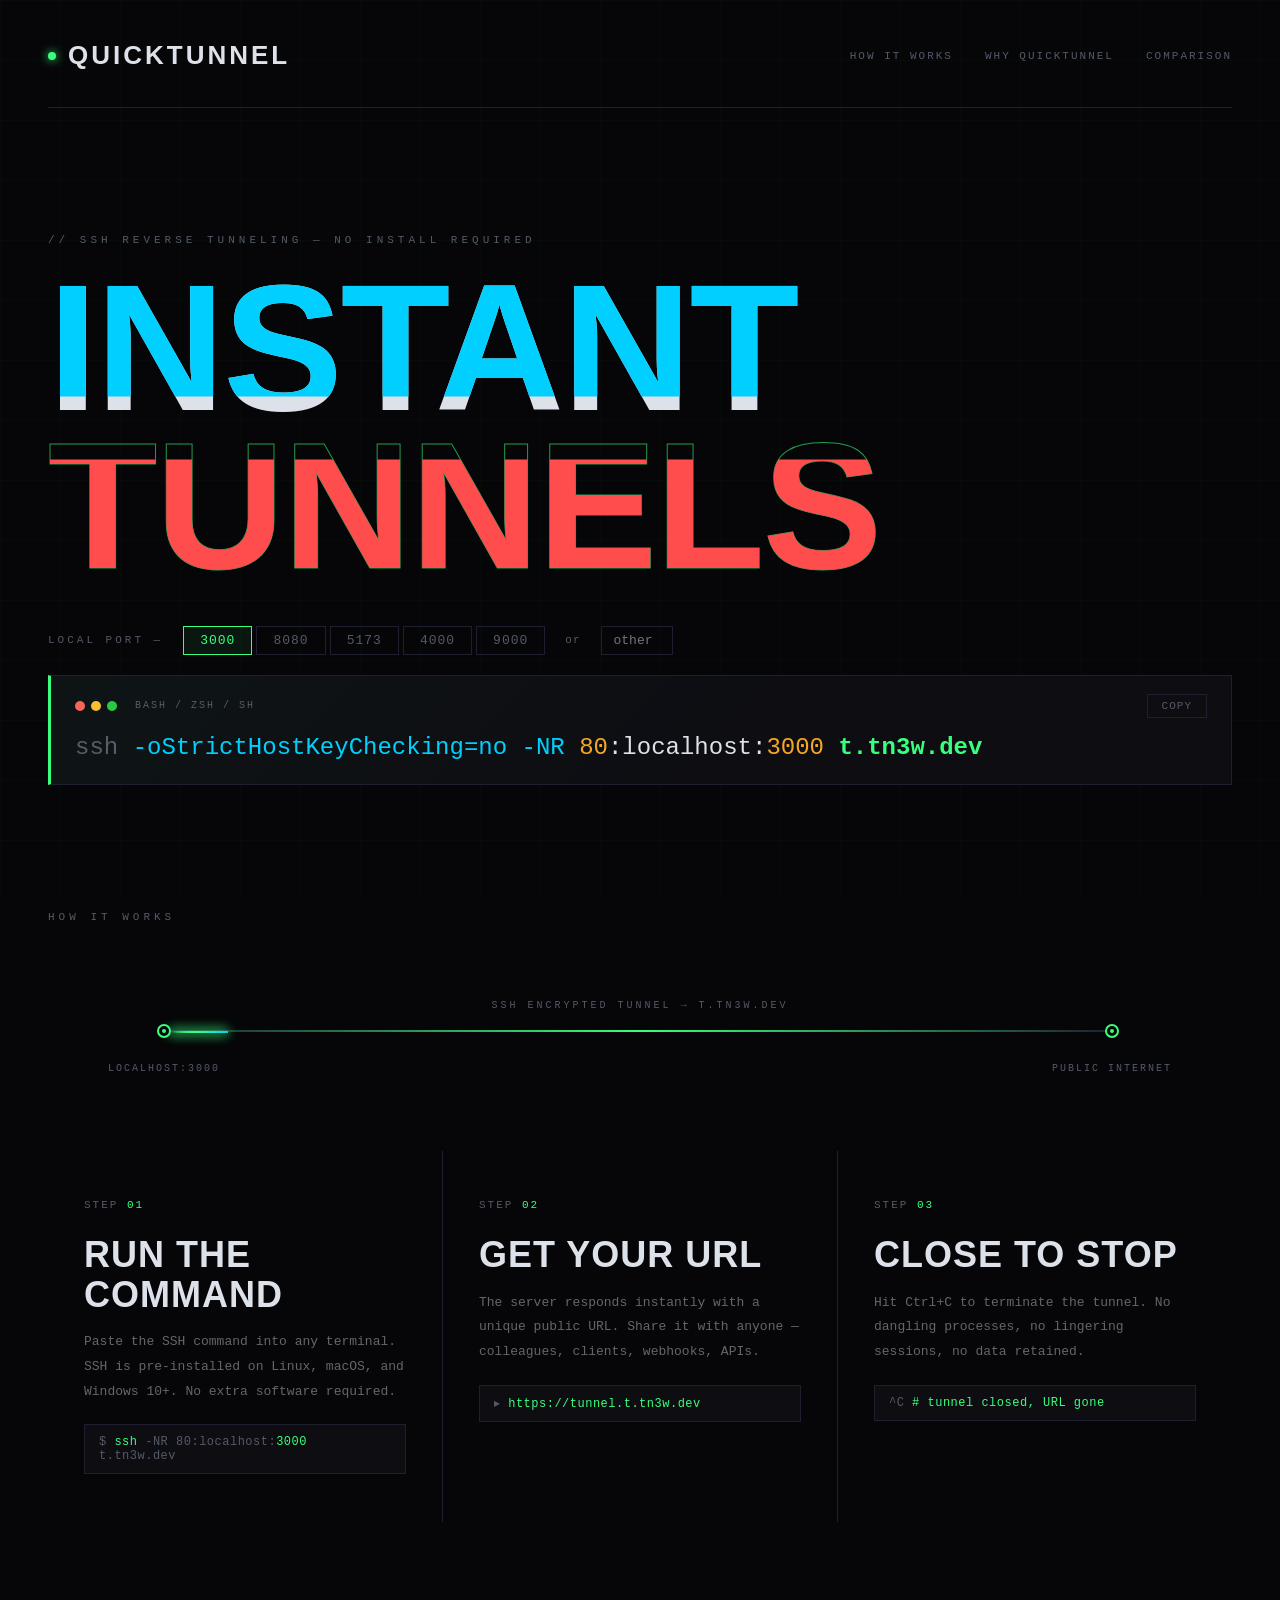
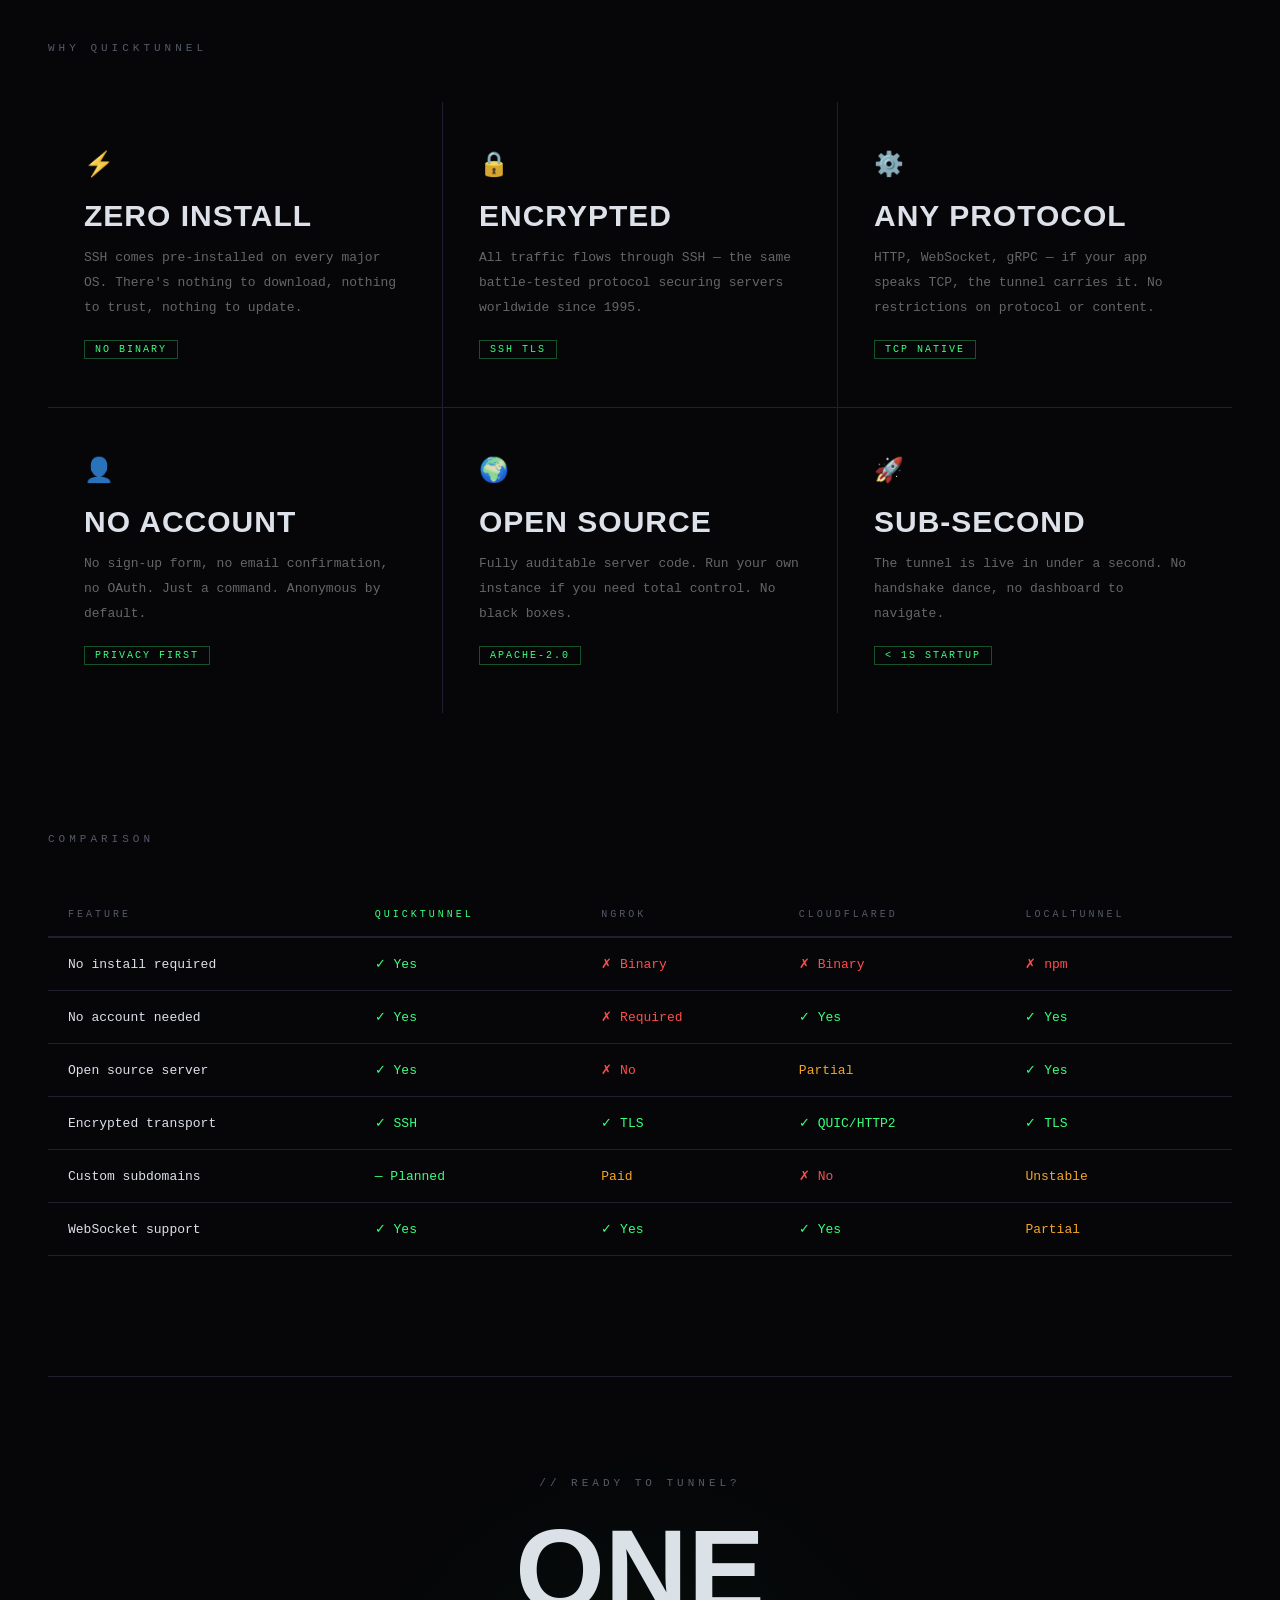
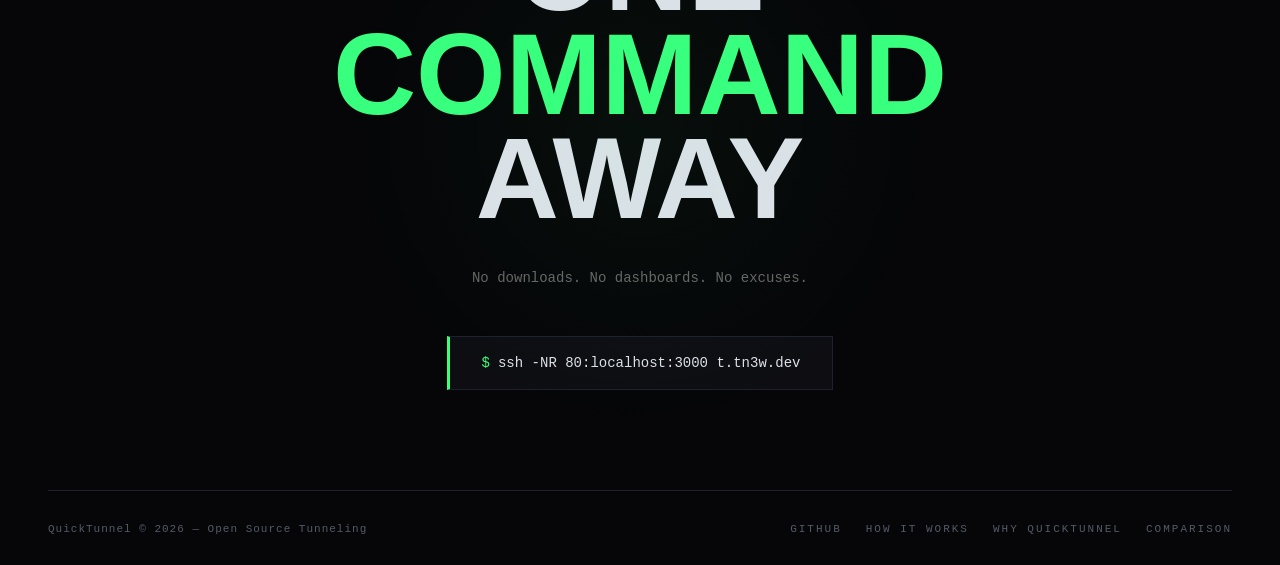
==== templates/index.html @ cf82e1c1 "feat(build): Add Docker support and frontend build pipeline - Add Dockerfile with multi-stage build " ====
<!doctype html>
<html lang="en">
    <head>
        <meta charset="UTF-8" />
        <meta name="viewport" content="width=device-width, initial-scale=1.0" />
        <title>QuickTunnel — SSH Tunneling</title>
        <link rel="stylesheet" href="/static/style.css" />
    </head>
    <body>
        <div class="tunnel-bg">
            <div class="tunnel-grid"></div>
        </div>

        <div class="wrap">
            <header>
                <div class="logo">
                    <div class="logo-dot"></div>
                    QUICKTUNNEL
                </div>
                <nav class="nav">
                    <a href="#how"
                        ><span class="desktop-text">How It Works</span
                        ><span class="mobile-text">How</span>
                    </a>
                    <a href="#why"
                        ><span class="desktop-text">Why QuickTunnel</span
                        ><span class="mobile-text">Why</span></a
                    >
                    <a href="#compare"
                        ><span class="desktop-text">Comparison</span
                        ><span class="mobile-text">Compare</span></a
                    >
                </nav>
            </header>

            <section class="hero">
                <div class="hero-eyebrow">// SSH reverse tunneling &mdash; no install required</div>
                <h1 class="hero-title glitch" data-text="INSTANT TUNNELS">
                    INSTANT<br />
                    <span class="line-accent">TUNNELS</span>
                </h1>

                <div class="command-section">
                    <div class="port-config">
                        <span class="port-label">Local Port —</span>
                        <div class="port-tabs" id="port-tabs">
                            <button class="port-tab active" data-port="3000">3000</button>
                            <button class="port-tab" data-port="8080">8080</button>
                            <button class="port-tab" data-port="5173">5173</button>
                            <button class="port-tab" data-port="4000">4000</button>
                            <button class="port-tab" data-port="9000">9000</button>
                        </div>
                        <span class="port-or">or</span>
                        <input
                            type="number"
                            id="custom-port"
                            placeholder="other"
                            min="1"
                            max="65535"
                        />
                    </div>

                    <div class="command-box">
                        <div class="cmd-header">
                            <div class="cmd-dots">
                                <div class="cmd-dot"></div>
                                <div class="cmd-dot"></div>
                                <div class="cmd-dot"></div>
                                <span class="cmd-label">bash / zsh / sh</span>
                            </div>
                            <button class="cmd-copy" id="copy-btn">Copy</button>
                        </div>
                        <code class="command" id="command-display"
                            ><span class="cmd-kw">ssh</span>
                            <span class="cmd-flag">-oStrictHostKeyChecking=no</span>
                            <span class="cmd-flag">-NR</span>
                            <span class="cmd-port">80</span>:localhost:<span
                                class="cmd-port"
                                id="port-display"
                                >3000</span
                            >
                            <span class="cmd-host">t.tn3w.dev</span></code
                        >
                    </div>
                </div>
            </section>

            <section id="how">
                <div class="section-title">HOW IT WORKS</div>

                <div class="tunnel-visual">
                    <div class="tunnel-node left">
                        <div class="node-circle"></div>
                        <div class="node-label">localhost:<span id="node-port">3000</span></div>
                    </div>
                    <div class="tunnel-track">
                        <div class="tunnel-packet"></div>
                        <div class="tunnel-packet"></div>
                        <div class="tunnel-packet"></div>
                        <div class="tunnel-center-label">
                            SSH ENCRYPTED TUNNEL &rarr; t.tn3w.dev
                        </div>
                    </div>
                    <div class="tunnel-node right">
                        <div class="node-circle"></div>
                        <div class="node-label">Public Internet</div>
                    </div>
                </div>

                <div class="steps">
                    <div class="step">
                        <div class="step-num">STEP <span>01</span></div>
                        <div class="step-title">Run The Command</div>
                        <p class="step-desc">
                            Paste the SSH command into any terminal. SSH is pre-installed on Linux,
                            macOS, and Windows 10+. No extra software required.
                        </p>
                        <div class="step-code">
                            $ <span class="hl">ssh</span> -NR 80:localhost:<span
                                class="hl"
                                id="step-port"
                                >3000</span
                            >
                            t.tn3w.dev
                        </div>
                    </div>
                    <div class="step">
                        <div class="step-num">STEP <span>02</span></div>
                        <div class="step-title">Get Your URL</div>
                        <p class="step-desc">
                            The server responds instantly with a unique public URL. Share it with
                            anyone — colleagues, clients, webhooks, APIs.
                        </p>
                        <div class="step-code">
                            ▸ <span class="hl">https://tunnel.t.tn3w.dev</span>
                        </div>
                    </div>
                    <div class="step">
                        <div class="step-num">STEP <span>03</span></div>
                        <div class="step-title">Close to Stop</div>
                        <p class="step-desc">
                            Hit Ctrl+C to terminate the tunnel. No dangling processes, no lingering
                            sessions, no data retained.
                        </p>
                        <div class="step-code">
                            ^C <span class="hl"># tunnel closed, URL gone</span>
                        </div>
                    </div>
                </div>
            </section>

            <section id="why">
                <div class="section-title">WHY QUICKTUNNEL</div>
                <div class="features">
                    <div class="feature">
                        <div class="feature-icon">⚡</div>
                        <div class="feature-title">Zero Install</div>
                        <p class="feature-desc">
                            SSH comes pre-installed on every major OS. There's nothing to download,
                            nothing to trust, nothing to update.
                        </p>
                        <div class="feature-tag">No binary</div>
                    </div>
                    <div class="feature">
                        <div class="feature-icon">🔒</div>
                        <div class="feature-title">Encrypted</div>
                        <p class="feature-desc">
                            All traffic flows through SSH — the same battle-tested protocol securing
                            servers worldwide since 1995.
                        </p>
                        <div class="feature-tag">SSH TLS</div>
                    </div>
                    <div class="feature">
                        <div class="feature-icon">⚙️</div>
                        <div class="feature-title">Any Protocol</div>
                        <p class="feature-desc">
                            HTTP, WebSocket, gRPC — if your app speaks TCP, the tunnel carries it.
                            No restrictions on protocol or content.
                        </p>
                        <div class="feature-tag">TCP native</div>
                    </div>
                    <div class="feature">
                        <div class="feature-icon">👤</div>
                        <div class="feature-title">No Account</div>
                        <p class="feature-desc">
                            No sign-up form, no email confirmation, no OAuth. Just a command.
                            Anonymous by default.
                        </p>
                        <div class="feature-tag">Privacy first</div>
                    </div>
                    <div class="feature">
                        <div class="feature-icon">🌍</div>
                        <div class="feature-title">Open Source</div>
                        <p class="feature-desc">
                            Fully auditable server code. Run your own instance if you need total
                            control. No black boxes.
                        </p>
                        <div class="feature-tag">Apache-2.0</div>
                    </div>
                    <div class="feature">
                        <div class="feature-icon">🚀</div>
                        <div class="feature-title">Sub-Second</div>
                        <p class="feature-desc">
                            The tunnel is live in under a second. No handshake dance, no dashboard
                            to navigate.
                        </p>
                        <div class="feature-tag">&lt; 1s startup</div>
                    </div>
                </div>
            </section>

            <section class="compare" id="compare">
                <div class="section-title">COMPARISON</div>
                <table>
                    <thead>
                        <tr>
                            <th>Feature</th>
                            <th class="highlight-col">QuickTunnel</th>
                            <th>ngrok</th>
                            <th>cloudflared</th>
                            <th>localtunnel</th>
                        </tr>
                    </thead>
                    <tbody>
                        <tr>
                            <td>No install required</td>
                            <td class="yes highlight-col">✓ Yes</td>
                            <td class="no">✗ Binary</td>
                            <td class="no">✗ Binary</td>
                            <td class="no">✗ npm</td>
                        </tr>
                        <tr>
                            <td>No account needed</td>
                            <td class="yes highlight-col">✓ Yes</td>
                            <td class="no">✗ Required</td>
                            <td class="yes">✓ Yes</td>
                            <td class="yes">✓ Yes</td>
                        </tr>
                        <tr>
                            <td>Open source server</td>
                            <td class="yes highlight-col">✓ Yes</td>
                            <td class="no">✗ No</td>
                            <td class="meh">Partial</td>
                            <td class="yes">✓ Yes</td>
                        </tr>
                        <tr>
                            <td>Encrypted transport</td>
                            <td class="yes highlight-col">✓ SSH</td>
                            <td class="yes">✓ TLS</td>
                            <td class="yes">✓ QUIC/HTTP2</td>
                            <td class="yes">✓ TLS</td>
                        </tr>
                        <tr>
                            <td>Custom subdomains</td>
                            <td class="meh highlight-col">— Planned</td>
                            <td class="meh">Paid</td>
                            <td class="no">✗ No</td>
                            <td class="meh">Unstable</td>
                        </tr>
                        <tr>
                            <td>WebSocket support</td>
                            <td class="yes highlight-col">✓ Yes</td>
                            <td class="yes">✓ Yes</td>
                            <td class="yes">✓ Yes</td>
                            <td class="meh">Partial</td>
                        </tr>
                    </tbody>
                </table>
            </section>

            <section class="cta">
                <div class="cta-tag">// Ready to tunnel?</div>
                <h2 class="cta-title">ONE<br /><span class="accent">COMMAND</span><br />AWAY</h2>
                <p class="cta-sub">No downloads. No dashboards. No excuses.</p>
                <div class="cta-cmd" id="cta-cmd">
                    <span class="prompt">$</span>ssh -NR 80:localhost:<span id="cta-port"
                        >3000</span
                    >
                    t.tn3w.dev
                </div>
            </section>

            <footer>
                <div>QuickTunnel &copy; 2026 &mdash; Open Source Tunneling</div>
                <div class="footer-links">
                    <a href="https://github.com/tn3w/quicktunnel" target="_blank">GitHub</a>
                    <a href="#how"
                        ><span class="desktop-text">How It Works</span
                        ><span class="mobile-text">How</span></a
                    >
                    <a href="#why"
                        ><span class="desktop-text">Why QuickTunnel</span
                        ><span class="mobile-text">Why</span></a
                    >
                    <a href="#compare"
                        ><span class="desktop-text">Comparison</span
                        ><span class="mobile-text">Compare</span></a
                    >
                </div>
            </footer>
        </div>

        <script src="/static/app.js"></script>
    </body>
</html>
---- static/style.css ----
:root {
    --bg: #060608;
    --bg2: #0d0d12;
    --fg: #dde1e9;
    --dim: #555a68;
    --accent: #39ff7e;
    --accent2: #00cfff;
    --warn: #ff4d4d;
    --border: #1e2030;
}

*,
*::before,
*::after {
    margin: 0;
    padding: 0;
    box-sizing: border-box;
}

html {
    scroll-behavior: smooth;
}

body {
    font-family: monospace;
    background: var(--bg);
    color: var(--fg);
    overflow-x: hidden;
    cursor: crosshair;
}

.tunnel-bg {
    position: fixed;
    inset: 0;
    pointer-events: none;
    z-index: 0;
    overflow: hidden;
}

.tunnel-grid {
    position: absolute;
    inset: 0;
    background-image:
        linear-gradient(rgba(57, 255, 126, 0.025) 1px, transparent 1px),
        linear-gradient(90deg, rgba(57, 255, 126, 0.025) 1px, transparent 1px);
    background-size: 60px 60px;
}

.wrap {
    position: relative;
    z-index: 1;
    max-width: 1300px;
    margin: 0 auto;
    padding: 0 48px;
}

header {
    display: flex;
    align-items: center;
    justify-content: space-between;
    padding: 40px 0 36px;
    border-bottom: 1px solid var(--border);
}

.logo {
    font-family: sans-serif;
    font-size: 26px;
    letter-spacing: 3px;
    color: var(--fg);
    display: flex;
    align-items: center;
    gap: 12px;
    font-weight: 700;
    text-transform: uppercase;
}

.logo-dot {
    width: 8px;
    height: 8px;
    background: var(--accent);
    border-radius: 50%;
    box-shadow: 0 0 10px var(--accent);
    animation: pulse 2s ease-in-out infinite;
}

@keyframes pulse {
    0%,
    100% {
        opacity: 1;
        box-shadow: 0 0 10px var(--accent);
    }
    50% {
        opacity: 0.5;
        box-shadow: 0 0 4px var(--accent);
    }
}

.nav {
    display: flex;
    gap: 32px;
    font-size: 11px;
    letter-spacing: 2px;
    color: var(--dim);
    text-transform: uppercase;
    font-weight: 300;
}

.nav a {
    color: inherit;
    text-decoration: none;
    transition: color 0.2s;
}

.nav a:hover {
    color: var(--accent);
}

.nav .mobile-text {
    display: none;
}

.hero {
    min-height: calc(100vh - 97px);
    display: flex;
    flex-direction: column;
    justify-content: center;
    padding: 60px 0;
}

.hero-eyebrow {
    font-size: 11px;
    letter-spacing: 4px;
    color: var(--dim);
    text-transform: uppercase;
    margin-bottom: 24px;
    animation: fadeUp 0.8s ease-out both;
}

.hero-title {
    font-family: sans-serif;
    font-size: clamp(80px, 14vw, 200px);
    line-height: 0.88;
    letter-spacing: -2px;
    text-transform: uppercase;
    margin-bottom: 40px;
    animation: fadeUp 0.8s ease-out 0.1s both;
    font-weight: 700;
}

.hero-title .line-accent {
    color: transparent;
    -webkit-text-stroke: 1px rgba(57, 255, 126, 0.6);
}

@keyframes fadeUp {
    from {
        opacity: 0;
        transform: translateY(24px);
    }
    to {
        opacity: 1;
        transform: translateY(0);
    }
}

.command-section {
    animation: fadeUp 0.8s ease-out 0.3s both;
}

.port-config {
    display: flex;
    align-items: center;
    gap: 20px;
    margin-bottom: 20px;
    flex-wrap: wrap;
}

.port-label {
    font-size: 11px;
    letter-spacing: 3px;
    color: var(--dim);
    text-transform: uppercase;
}

.port-tabs {
    display: flex;
    gap: 4px;
}

.port-tab {
    font-family: monospace;
    font-size: 13px;
    padding: 6px 16px;
    border: 1px solid var(--border);
    background: none;
    color: var(--dim);
    cursor: pointer;
    transition: all 0.15s;
    letter-spacing: 1px;
}

.port-tab:hover {
    border-color: var(--accent);
    color: var(--fg);
}

.port-tab.active {
    border-color: var(--accent);
    background: rgba(57, 255, 126, 0.07);
    color: var(--accent);
}

.port-or {
    font-size: 11px;
    color: var(--dim);
    letter-spacing: 1px;
}

#custom-port {
    font-family: monospace;
    font-size: 13px;
    width: 72px;
    padding: 6px 12px;
    background: none;
    border: 1px solid var(--border);
    color: var(--fg);
    outline: none;
    transition: border-color 0.2s;
}

#custom-port::-webkit-outer-spin-button,
#custom-port::-webkit-inner-spin-button {
    -webkit-appearance: none;
}

#custom-port:focus {
    border-color: var(--accent);
}

.command-box {
    background: var(--bg2);
    border: 1px solid var(--border);
    border-left: 3px solid var(--accent);
    padding: 18px 24px;
    position: relative;
    overflow: hidden;
}

.command-box::after {
    content: '';
    position: absolute;
    inset: 0;
    background: linear-gradient(135deg, rgba(57, 255, 126, 0.03) 0%, transparent 60%);
    pointer-events: none;
}

.cmd-header {
    display: flex;
    align-items: center;
    justify-content: space-between;
    margin-bottom: 12px;
}

.cmd-dots {
    display: flex;
    gap: 6px;
    align-items: center;
}

.cmd-dot {
    width: 10px;
    height: 10px;
    border-radius: 50%;
}

.cmd-dot:nth-child(1) {
    background: #ff5f57;
}

.cmd-dot:nth-child(2) {
    background: #febc2e;
}

.cmd-dot:nth-child(3) {
    background: #28c840;
}

.cmd-label {
    font-size: 10px;
    letter-spacing: 2px;
    color: var(--dim);
    text-transform: uppercase;
    margin-left: 12px;
}

.cmd-copy {
    font-family: monospace;
    font-size: 11px;
    letter-spacing: 1px;
    color: var(--dim);
    background: none;
    border: 1px solid var(--border);
    padding: 5px 14px;
    cursor: pointer;
    text-transform: uppercase;
    transition: all 0.15s;
}

.cmd-copy:hover,
.cmd-copy.copied {
    border-color: var(--accent);
    color: var(--accent);
}

.command {
    font-size: clamp(16px, 2.5vw, 24px);
    line-height: 1.5;
    color: var(--fg);
    white-space: nowrap;
    overflow: hidden;
    text-overflow: ellipsis;
}

.cmd-kw {
    color: var(--dim);
}

.cmd-flag {
    color: var(--accent2);
}

.cmd-host {
    color: var(--accent);
    font-weight: 700;
}

.cmd-port {
    color: #f5a623;
}

.tunnel-visual {
    margin: 0 0 60px 0;
    position: relative;
    height: 120px;
    display: flex;
    align-items: center;
    justify-content: center;
    animation: fadeUp 0.8s ease-out 0.4s both;
}

.tunnel-track {
    position: absolute;
    left: 120px;
    right: 120px;
    height: 2px;
    background: linear-gradient(90deg, var(--border), var(--accent), var(--border));
}

.tunnel-packet {
    position: absolute;
    top: 50%;
    width: 60px;
    height: 2px;
    background: linear-gradient(90deg, transparent, var(--accent), var(--accent2));
    box-shadow: 0 0 12px var(--accent);
    animation: packetTravel 3s linear infinite;
}

.tunnel-packet:nth-child(2) {
    animation-delay: 1s;
}

.tunnel-packet:nth-child(3) {
    animation-delay: 2s;
}

@keyframes packetTravel {
    from {
        left: 0;
        opacity: 0;
    }
    5% {
        opacity: 1;
    }
    95% {
        opacity: 1;
    }
    to {
        left: calc(100% - 60px);
        opacity: 0;
    }
}

.tunnel-node {
    position: absolute;
    top: 50%;
    display: flex;
    flex-direction: column;
    align-items: center;
    gap: 10px;
}

.tunnel-node.left {
    left: 60px;
}

.tunnel-node.right {
    right: 60px;
}

.node-circle {
    width: 14px;
    height: 14px;
    border: 2px solid var(--accent);
    border-radius: 50%;
    background: var(--bg);
    position: relative;
    transform: translateY(-50%);
    z-index: 100;
}

.node-circle::after {
    content: '';
    position: absolute;
    inset: 3px;
    background: var(--accent);
    border-radius: 50%;
    animation: pulse 2s infinite;
}

.node-label,
.tunnel-center-label {
    font-size: 10px;
    letter-spacing: 2px;
    color: var(--dim);
    text-transform: uppercase;
    white-space: nowrap;
}

.node-label {
    margin-top: 8px;
}

.tunnel-center-label {
    position: absolute;
    top: -30px;
    left: 50%;
    transform: translateX(-50%);
    letter-spacing: 3px;
}

.section-title {
    font-size: 11px;
    letter-spacing: 4px;
    color: var(--dim);
    text-transform: uppercase;
    margin-bottom: 48px;
    display: flex;
    align-items: center;
    gap: 16px;
}

.section-title::after {
    content: '';
    flex: 1;
    height: 1px;
}

.steps {
    display: grid;
    grid-template-columns: repeat(auto-fit, minmax(260px, 1fr));
    gap: 1px;
    background: var(--border);
    margin-bottom: 120px;
}

.step,
.feature {
    background: var(--bg);
    padding: 48px 36px;
    position: relative;
    overflow: hidden;
    transition: background 0.3s;
}

.step::before {
    content: '';
    position: absolute;
    bottom: 0;
    left: 0;
    right: 0;
    height: 2px;
    background: var(--accent);
    transform: scaleX(0);
    transition: transform 0.3s;
    transform-origin: left;
}

.step:hover,
.feature:hover {
    background: #0d0d14;
}

.step:hover::before {
    transform: scaleX(1);
}

.step-num {
    font-size: 11px;
    color: var(--dim);
    letter-spacing: 2px;
    margin-bottom: 24px;
}

.step-num span {
    color: var(--accent);
}

.step-title,
.feature-title {
    font-family: sans-serif;
    letter-spacing: 1px;
    text-transform: uppercase;
    margin-bottom: 16px;
    line-height: 1.1;
    font-weight: 700;
}

.step-title {
    font-size: 36px;
}

.feature-title {
    font-size: 30px;
    margin-bottom: 14px;
}

.step-desc,
.feature-desc {
    font-size: 13px;
    line-height: 1.9;
    color: #666;
}

.step-code {
    margin-top: 20px;
    font-size: 12px;
    color: var(--dim);
    background: var(--bg2);
    border: 1px solid var(--border);
    padding: 10px 14px;
    letter-spacing: 0.5px;
}

.step-code .hl {
    color: var(--accent);
}

.features {
    display: grid;
    grid-template-columns: repeat(3, 1fr);
    gap: 1px;
    background: var(--border);
    margin-bottom: 120px;
}

.feature::after {
    content: '';
    position: absolute;
    top: 0;
    left: 0;
    right: 0;
    height: 1px;
    background: linear-gradient(90deg, var(--accent), transparent);
    opacity: 0;
    transition: opacity 0.3s;
}

.feature:hover::after {
    opacity: 1;
}

.feature-icon {
    font-size: 24px;
    margin-bottom: 20px;
    filter: grayscale(0.2);
}

.feature-tag {
    display: inline-block;
    margin-top: 20px;
    font-size: 10px;
    letter-spacing: 2px;
    color: var(--accent);
    text-transform: uppercase;
    border: 1px solid rgba(57, 255, 126, 0.3);
    padding: 3px 10px;
}

.compare {
    margin-bottom: 120px;
    overflow-x: auto;
}

table {
    width: 100%;
    border-collapse: collapse;
    font-size: 13px;
    min-width: 600px;
}

thead tr {
    border-bottom: 2px solid var(--border);
}

th {
    text-align: left;
    padding: 16px 20px;
    font-size: 10px;
    letter-spacing: 3px;
    text-transform: uppercase;
    color: var(--dim);
    font-weight: 400;
}

th.highlight-col {
    color: var(--accent);
}

td {
    padding: 18px 20px;
    border-bottom: 1px solid var(--border);
    color: #888;
}

tr:hover td {
    background: var(--bg2);
}

td:first-child {
    color: var(--fg);
    font-weight: 300;
}

td.yes {
    color: var(--accent);
}

td.no {
    color: var(--warn);
}

td.meh {
    color: #f5a623;
}

td.highlight-col {
    color: var(--accent);
}

.cta {
    padding: 100px 0;
    text-align: center;
    border-top: 1px solid var(--border);
    position: relative;
    overflow: hidden;
}

.cta::before {
    content: '';
    position: absolute;
    left: 50%;
    top: 50%;
    transform: translate(-50%, -50%);
    width: 600px;
    height: 600px;
    background: radial-gradient(circle, rgba(57, 255, 126, 0.04) 0%, transparent 70%);
    pointer-events: none;
}

.cta-tag {
    font-size: 11px;
    letter-spacing: 4px;
    color: var(--dim);
    text-transform: uppercase;
    margin-bottom: 30px;
}

.cta-title {
    font-family: sans-serif;
    font-size: clamp(50px, 9vw, 130px);
    line-height: 0.9;
    text-transform: uppercase;
    margin-bottom: 40px;
    font-weight: 700;
}

.cta-title .accent {
    color: var(--accent);
}

.cta-sub {
    font-size: 14px;
    color: #666;
    margin-bottom: 50px;
}

.cta-cmd {
    display: inline-block;
    background: var(--bg2);
    border: 1px solid var(--border);
    border-left: 3px solid var(--accent);
    padding: 18px 32px;
    font-size: 14px;
    color: var(--fg);
    cursor: pointer;
    transition: all 0.2s;
}

.cta-cmd:hover {
    background: rgba(57, 255, 126, 0.05);
    border-color: var(--accent);
}

.cta-cmd .prompt {
    color: var(--accent);
    margin-right: 8px;
}

footer {
    padding: 32px 0;
    border-top: 1px solid var(--border);
    display: flex;
    align-items: center;
    justify-content: space-between;
    font-size: 11px;
    color: var(--dim);
    letter-spacing: 1px;
}

.footer-links {
    display: flex;
    gap: 24px;
    font-weight: 300;
}

.footer-links a {
    color: var(--dim);
    text-decoration: none;
    text-transform: uppercase;
    letter-spacing: 2px;
    transition: color 0.2s;
}

.footer-links a:hover {
    color: var(--accent);
}

.footer-links .mobile-text {
    display: none;
}

.glitch {
    position: relative;
}

.glitch::before,
.glitch::after {
    content: attr(data-text);
    position: absolute;
    inset: 0;
    pointer-events: none;
}

.glitch::before {
    color: var(--accent2);
    clip-path: polygon(0 0, 100% 0, 100% 40%, 0 40%);
    animation: glitch1 4s infinite;
}

.glitch::after {
    color: var(--warn);
    clip-path: polygon(0 60%, 100% 60%, 100% 100%, 0 100%);
    animation: glitch2 4s infinite;
}

@keyframes glitch1 {
    0%,
    88%,
    100% {
        transform: none;
        opacity: 0;
    }
    90% {
        transform: translate(-3px, 1px);
        opacity: 0.7;
    }
    92% {
        transform: translate(3px, -1px);
        opacity: 0.7;
    }
    94% {
        transform: none;
        opacity: 0;
    }
}

@keyframes glitch2 {
    0%,
    88%,
    100% {
        transform: none;
        opacity: 0;
    }
    91% {
        transform: translate(3px, 1px);
        opacity: 0.7;
    }
    93% {
        transform: translate(-3px, -1px);
        opacity: 0.7;
    }
    95% {
        transform: none;
        opacity: 0;
    }
}

.steps .step:nth-child(1) {
    animation: fadeUp 0.8s ease-out 0.5s both;
}

.steps .step:nth-child(2) {
    animation: fadeUp 0.8s ease-out 0.6s both;
}

.steps .step:nth-child(3) {
    animation: fadeUp 0.8s ease-out 0.7s both;
}

@media (max-width: 1024px) {
    .features {
        grid-template-columns: repeat(2, 1fr);
    }
}

@media (max-width: 768px) {
    .nav {
        gap: 16px;
        font-size: 10px;
    }
    .nav .desktop-text,
    .footer-links .desktop-text {
        display: none;
    }
    .nav .mobile-text,
    .footer-links .mobile-text {
        display: inline;
    }
    table {
        font-size: 11px;
        min-width: 500px;
    }
    th,
    td {
        padding: 12px 10px;
    }
    th {
        font-size: 9px;
    }
    footer {
        flex-direction: column;
        gap: 20px;
        text-align: center;
    }
    .footer-links {
        gap: 16px;
        font-size: 10px;
    }
}

@media (max-width: 640px) {
    .features {
        grid-template-columns: 1fr;
    }
}
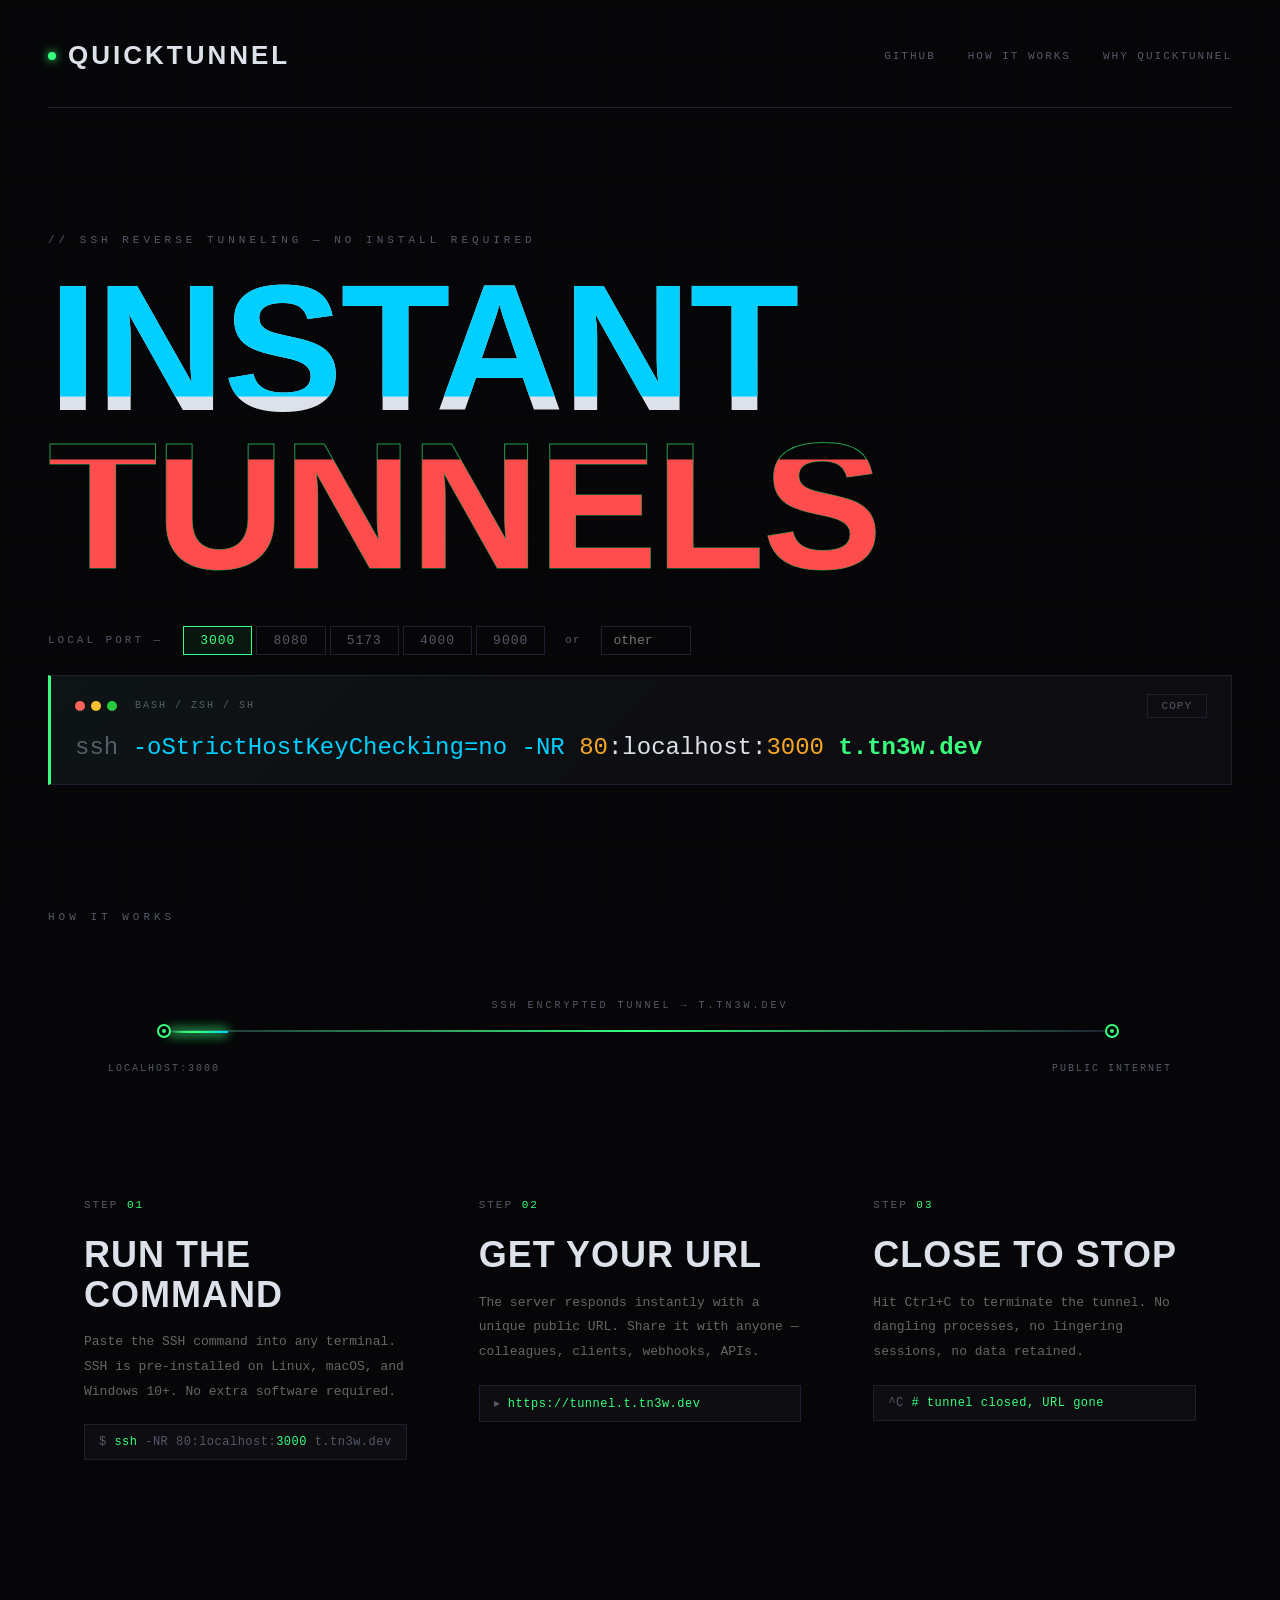
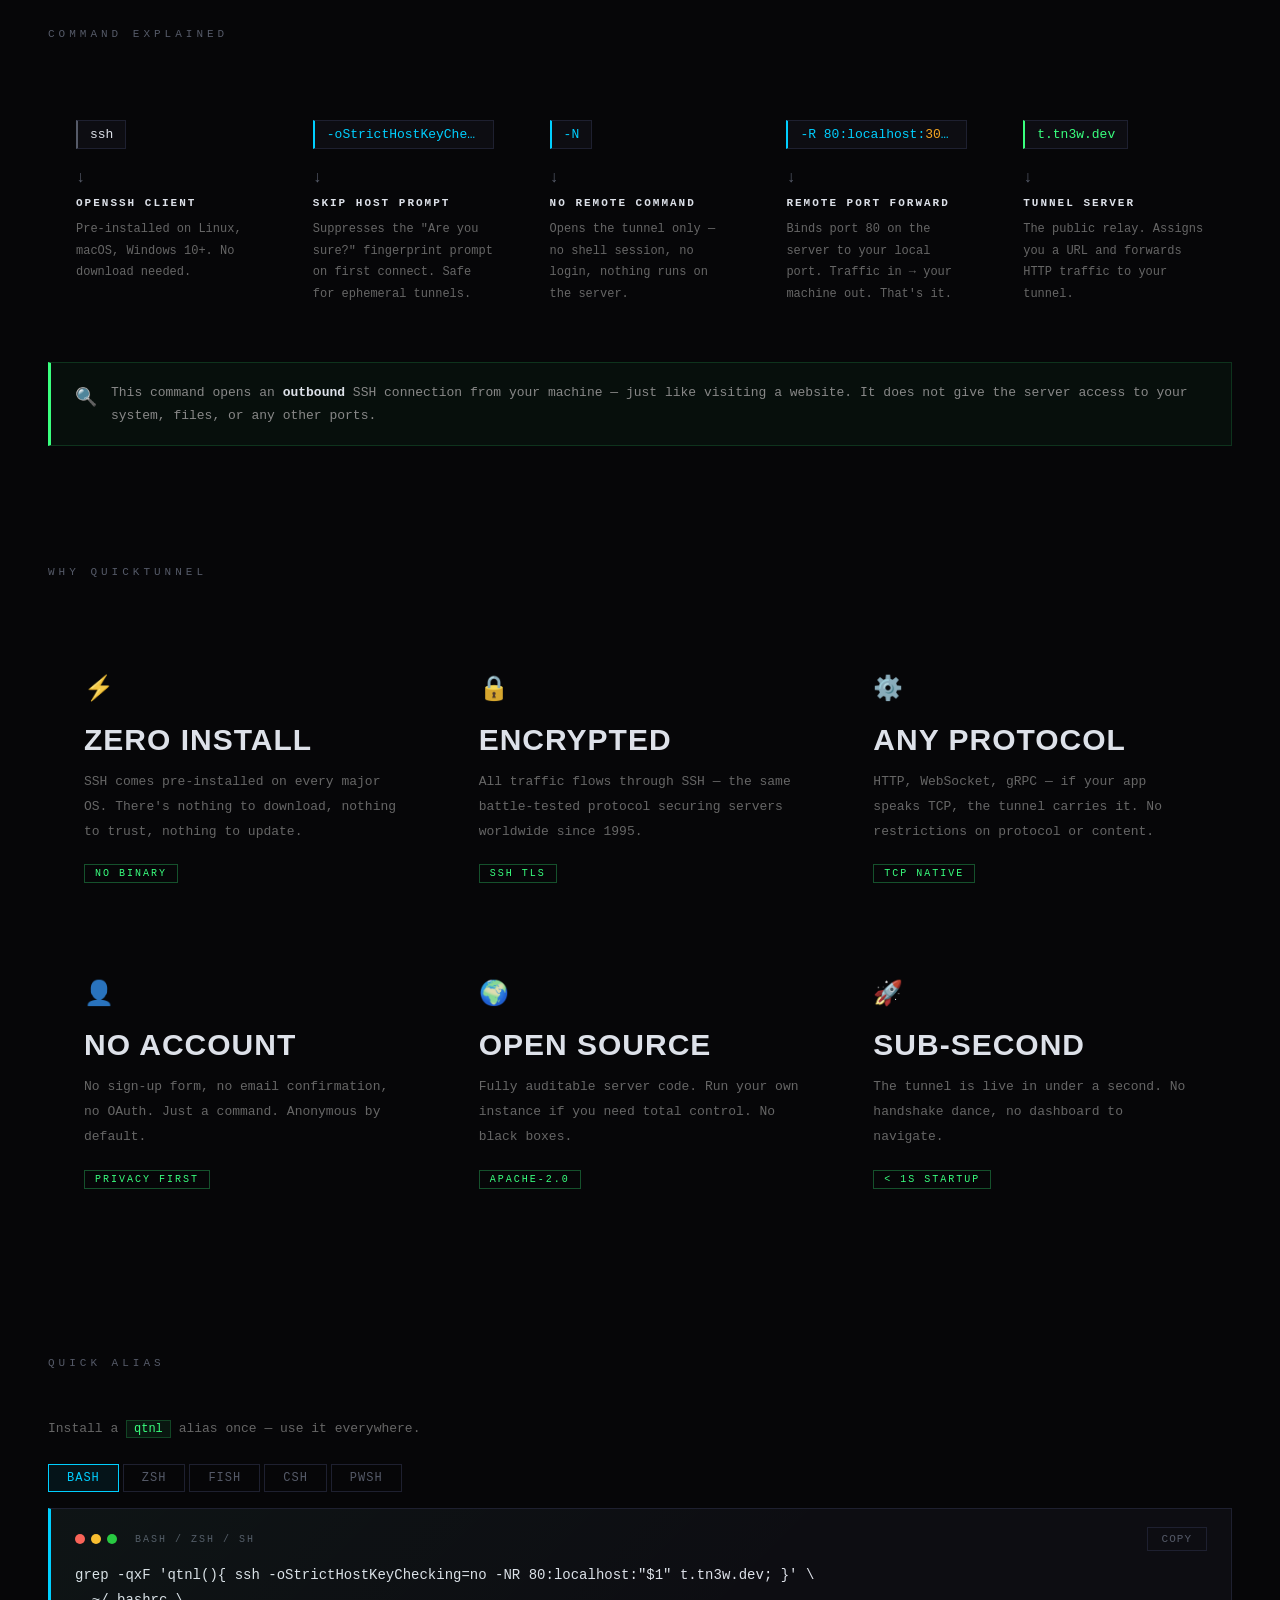
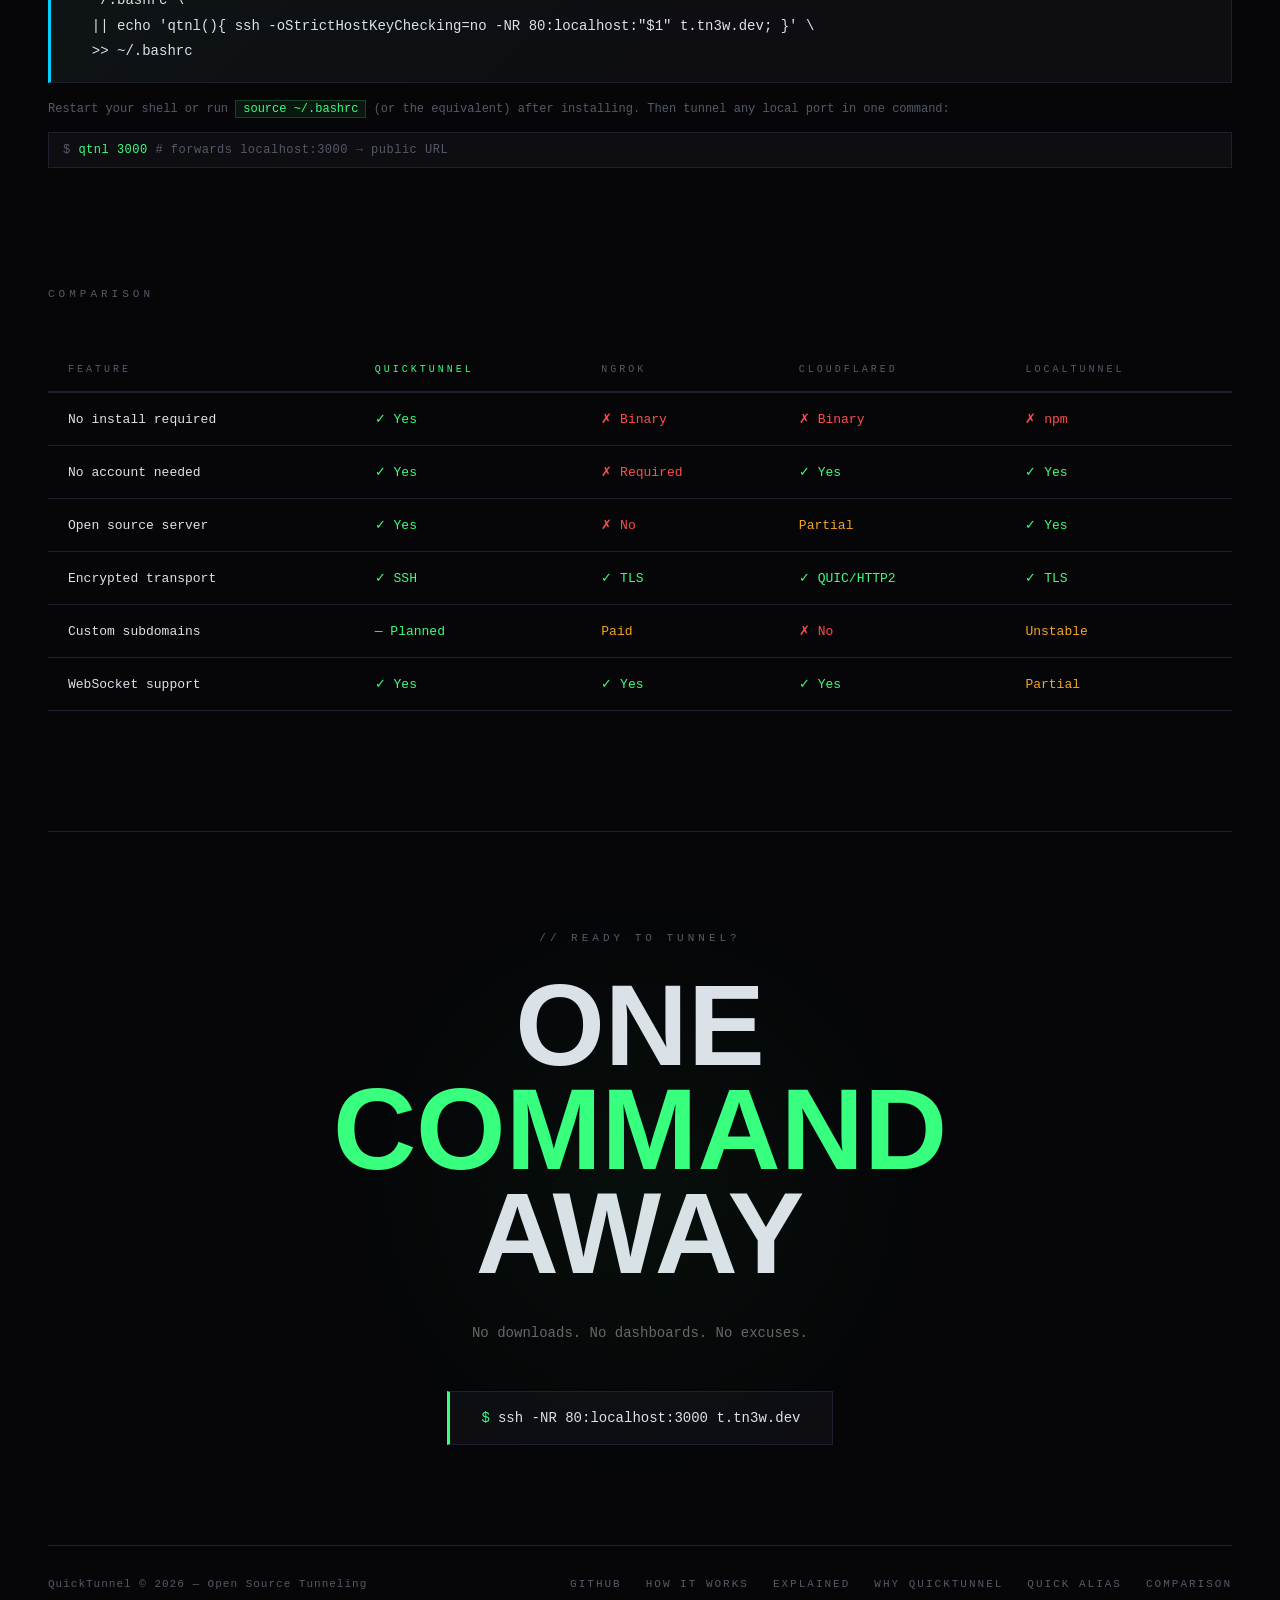
==== commit 1b7169c9: "feat(ui): Add shell alias installer and improve responsive design - Add multi-shell installation com" ====
--- a/templates/index.html
+++ b/templates/index.html
@@ -18,6 +18,7 @@
                     QUICKTUNNEL
                 </div>
                 <nav class="nav">
+                    <a href="https://github.com/tn3w/quicktunnel" target="_blank">GitHub</a>
                     <a href="#how"
                         ><span class="desktop-text">How It Works</span
                         ><span class="mobile-text">How</span>
@@ -25,10 +26,6 @@
                     <a href="#why"
                         ><span class="desktop-text">Why QuickTunnel</span
                         ><span class="mobile-text">Why</span></a
-                    >
-                    <a href="#compare"
-                        ><span class="desktop-text">Comparison</span
-                        ><span class="mobile-text">Compare</span></a
                     >
                 </nav>
             </header>
@@ -149,6 +146,46 @@
                 </div>
             </section>
 
+            <section id="explain">
+                <div class="section-title">COMMAND EXPLAINED</div>
+                <div class="cmd-breakdown">
+                    <div class="cmd-part">
+                        <div class="cmd-part-token">ssh</div>
+                        <div class="cmd-part-arrow">↓</div>
+                        <div class="cmd-part-label">OpenSSH client</div>
+                        <p class="cmd-part-desc">Pre-installed on Linux, macOS, Windows 10+. No download needed.</p>
+                    </div>
+                    <div class="cmd-part">
+                        <div class="cmd-part-token flag">-oStrictHostKeyChecking=no</div>
+                        <div class="cmd-part-arrow">↓</div>
+                        <div class="cmd-part-label">Skip host prompt</div>
+                        <p class="cmd-part-desc">Suppresses the "Are you sure?" fingerprint prompt on first connect. Safe for ephemeral tunnels.</p>
+                    </div>
+                    <div class="cmd-part">
+                        <div class="cmd-part-token flag">-N</div>
+                        <div class="cmd-part-arrow">↓</div>
+                        <div class="cmd-part-label">No remote command</div>
+                        <p class="cmd-part-desc">Opens the tunnel only — no shell session, no login, nothing runs on the server.</p>
+                    </div>
+                    <div class="cmd-part">
+                        <div class="cmd-part-token flag">-R 80:localhost:<span class="port-token" id="explain-port">3000</span></div>
+                        <div class="cmd-part-arrow">↓</div>
+                        <div class="cmd-part-label">Remote port forward</div>
+                        <p class="cmd-part-desc">Binds port 80 on the server to your local port. Traffic in → your machine out. That's it.</p>
+                    </div>
+                    <div class="cmd-part">
+                        <div class="cmd-part-token host">t.tn3w.dev</div>
+                        <div class="cmd-part-arrow">↓</div>
+                        <div class="cmd-part-label">Tunnel server</div>
+                        <p class="cmd-part-desc">The public relay. Assigns you a URL and forwards HTTP traffic to your tunnel.</p>
+                    </div>
+                </div>
+                <div class="cmd-reassure">
+                    <span class="reassure-icon">🔍</span>
+                    <span>This command opens an <strong>outbound</strong> SSH connection from your machine — just like visiting a website. It does not give the server access to your system, files, or any other ports.</span>
+                </div>
+            </section>
+
             <section id="why">
                 <div class="section-title">WHY QUICKTUNNEL</div>
                 <div class="features">
@@ -206,6 +243,35 @@
                         </p>
                         <div class="feature-tag">&lt; 1s startup</div>
                     </div>
+                </div>
+            </section>
+
+            <section id="install">
+                <div class="section-title">QUICK ALIAS</div>
+                <p class="install-intro">Install a <code class="inline-code">qtnl</code> alias once — use it everywhere.</p>
+                <div class="install-tabs" id="install-tabs">
+                    <button class="install-tab active" data-shell="bash">bash</button>
+                    <button class="install-tab" data-shell="zsh">zsh</button>
+                    <button class="install-tab" data-shell="fish">fish</button>
+                    <button class="install-tab" data-shell="csh">csh</button>
+                    <button class="install-tab" data-shell="pwsh">pwsh</button>
+                </div>
+                <div class="command-box install-box">
+                    <div class="cmd-header">
+                        <div class="cmd-dots">
+                            <div class="cmd-dot"></div>
+                            <div class="cmd-dot"></div>
+                            <div class="cmd-dot"></div>
+                            <span class="cmd-label" id="install-shell-label">bash / zsh / sh</span>
+                        </div>
+                        <button class="cmd-copy" id="install-copy-btn">Copy</button>
+                    </div>
+                    <code class="command install-command" id="install-command-display"></code>
+                </div>
+                <p class="install-note">Restart your shell or run <code class="inline-code">source ~/.bashrc</code> (or the equivalent) after installing. Then tunnel any local port in one command:</p>
+                <div class="step-code" style="margin-top: 12px;">
+                    $ <span class="hl">qtnl</span> <span class="hl" id="alias-port-demo">3000</span>
+                    <span style="color: var(--dim)"> # forwards localhost:<span id="alias-port-demo2">3000</span> → public URL</span>
                 </div>
             </section>
 
@@ -288,10 +354,18 @@
                         ><span class="desktop-text">How It Works</span
                         ><span class="mobile-text">How</span></a
                     >
+                    <a href="#explain"
+                        ><span class="desktop-text">Explained</span
+                        ><span class="mobile-text">Explain</span></a
+                    >
                     <a href="#why"
                         ><span class="desktop-text">Why QuickTunnel</span
                         ><span class="mobile-text">Why</span></a
                     >
+                    <a href="#install"
+                        ><span class="desktop-text">Quick Alias</span
+                        ><span class="mobile-text">Alias</span></a
+                    >
                     <a href="#compare"
                         ><span class="desktop-text">Comparison</span
                         ><span class="mobile-text">Compare</span></a
--- a/static/style.css
+++ b/static/style.css
@@ -219,7 +219,7 @@
 #custom-port {
     font-family: monospace;
     font-size: 13px;
-    width: 72px;
+    width: 90px;
     padding: 6px 12px;
     background: none;
     border: 1px solid var(--border);
@@ -469,8 +469,6 @@
 .steps {
     display: grid;
     grid-template-columns: repeat(auto-fit, minmax(260px, 1fr));
-    gap: 1px;
-    background: var(--border);
     margin-bottom: 120px;
 }
 
@@ -559,8 +557,6 @@
 .features {
     display: grid;
     grid-template-columns: repeat(3, 1fr);
-    gap: 1px;
-    background: var(--border);
     margin-bottom: 120px;
 }
 
@@ -842,21 +838,96 @@
     .features {
         grid-template-columns: repeat(2, 1fr);
     }
+
+    .nav .desktop-text,
+    .footer-links .desktop-text {
+        display: none;
+    }
+    .nav .mobile-text,
+    .footer-links .mobile-text {
+        display: inline;
+    }
 }
 
 @media (max-width: 768px) {
+    .wrap {
+        padding: 0 20px;
+    }
+
     .nav {
         gap: 16px;
         font-size: 10px;
     }
-    .nav .desktop-text,
-    .footer-links .desktop-text {
-        display: none;
-    }
-    .nav .mobile-text,
-    .footer-links .mobile-text {
-        display: inline;
-    }
+
+    .hero-title {
+        font-size: clamp(52px, 18vw, 80px);
+        letter-spacing: -1px;
+    }
+
+    .command {
+        font-size: clamp(11px, 3.2vw, 16px);
+        white-space: normal;
+        word-break: break-all;
+    }
+
+    .command-box {
+        padding: 14px 16px;
+    }
+
+    .port-config {
+        gap: 10px;
+    }
+
+    .port-tabs {
+        flex-wrap: wrap;
+        gap: 4px;
+    }
+
+    .tunnel-visual {
+        margin: 0 0 40px 0;
+    }
+
+    .tunnel-track {
+        left: 60px;
+        right: 60px;
+    }
+
+    .tunnel-node.left {
+        left: 10px;
+    }
+
+    .tunnel-node.right {
+        right: 10px;
+    }
+
+    .tunnel-center-label {
+        font-size: 8px;
+        letter-spacing: 1px;
+    }
+
+    .install-tabs {
+        flex-wrap: wrap;
+        gap: 6px;
+    }
+
+    .install-tab {
+        flex: 1 1 auto;
+        text-align: center;
+    }
+
+    .install-command {
+        white-space: pre-wrap;
+        word-break: break-all;
+    }
+
+    .cmd-breakdown {
+        grid-template-columns: 1fr;
+    }
+
+    .features {
+        grid-template-columns: repeat(2, 1fr);
+    }
+
     table {
         font-size: 11px;
         min-width: 500px;
@@ -879,8 +950,245 @@
     }
 }
 
-@media (max-width: 640px) {
+@media (max-width: 480px) {
+    .wrap {
+        padding: 0 14px;
+    }
+
+    header {
+        padding: 24px 0 20px;
+    }
+
+    .logo {
+        font-size: 18px;
+        letter-spacing: 2px;
+    }
+
+    .hero-title {
+        font-size: clamp(44px, 20vw, 60px);
+    }
+
+    .hero {
+        padding: 40px 0;
+    }
+
+    .tunnel-track {
+        left: 44px;
+        right: 44px;
+    }
+
+    .tunnel-center-label {
+        display: none;
+    }
+
+    .step,
+    .feature {
+        padding: 32px 20px;
+    }
+
+    .step-title {
+        font-size: 26px;
+    }
+
+    .feature-title {
+        font-size: 22px;
+    }
+
+    .cta-title {
+        font-size: clamp(36px, 14vw, 60px);
+    }
+
+    .cta {
+        padding: 60px 0;
+    }
+
     .features {
         grid-template-columns: 1fr;
     }
-}
+
+    .cmd-part-token {
+        font-size: 11px;
+        word-break: break-all;
+    }
+}
+
+#explain {
+    margin-bottom: 120px;
+}
+
+.cmd-breakdown {
+    display: grid;
+    grid-template-columns: repeat(auto-fit, minmax(200px, 1fr));
+    margin-bottom: 24px;
+}
+
+.cmd-part {
+    background: var(--bg);
+    padding: 32px 28px;
+    transition: background 0.2s;
+    position: relative;
+    overflow: hidden;
+}
+
+.cmd-part:hover {
+    background: var(--bg2);
+}
+
+.cmd-part::after {
+    content: '';
+    position: absolute;
+    top: 0; left: 0; right: 0;
+    height: 1px;
+    background: linear-gradient(90deg, var(--accent2), transparent);
+    opacity: 0;
+    transition: opacity 0.3s;
+}
+
+.cmd-part:hover::after {
+    opacity: 1;
+}
+
+.cmd-part-token {
+    font-family: monospace;
+    font-size: 13px;
+    color: var(--fg);
+    background: var(--bg2);
+    border: 1px solid var(--border);
+    border-left: 2px solid var(--dim);
+    padding: 6px 12px;
+    display: inline-block;
+    margin-bottom: 16px;
+    word-break: keep-all;
+    white-space: nowrap;
+    overflow: hidden;
+    text-overflow: ellipsis;
+    max-width: 100%;
+}
+
+.cmd-part-token.flag {
+    border-left-color: var(--accent2);
+    color: var(--accent2);
+}
+
+.cmd-part-token.host {
+    border-left-color: var(--accent);
+    color: var(--accent);
+}
+
+.port-token {
+    color: #f5a623;
+}
+
+.cmd-part-arrow {
+    font-size: 16px;
+    color: var(--dim);
+    margin-bottom: 10px;
+}
+
+.cmd-part-label {
+    font-size: 11px;
+    letter-spacing: 2px;
+    text-transform: uppercase;
+    color: var(--fg);
+    font-weight: 700;
+    margin-bottom: 10px;
+}
+
+.cmd-part-desc {
+    font-size: 12px;
+    line-height: 1.8;
+    color: #666;
+}
+
+.cmd-reassure {
+    display: flex;
+    align-items: flex-start;
+    gap: 14px;
+    background: rgba(57, 255, 126, 0.04);
+    border: 1px solid rgba(57, 255, 126, 0.15);
+    border-left: 3px solid var(--accent);
+    padding: 18px 24px;
+    font-size: 13px;
+    line-height: 1.8;
+    color: #888;
+}
+
+.cmd-reassure strong {
+    color: var(--fg);
+}
+
+.reassure-icon {
+    font-size: 18px;
+    flex-shrink: 0;
+    margin-top: 1px;
+}
+
+#install {
+    margin-bottom: 120px;
+}
+
+.install-intro {
+    font-size: 13px;
+    color: #666;
+    line-height: 1.8;
+    margin-bottom: 24px;
+}
+
+.inline-code {
+    font-family: monospace;
+    font-size: 12px;
+    color: var(--accent);
+    background: rgba(57, 255, 126, 0.07);
+    border: 1px solid rgba(57, 255, 126, 0.2);
+    padding: 1px 7px;
+}
+
+.install-tabs {
+    display: flex;
+    gap: 4px;
+    margin-bottom: 16px;
+}
+
+.install-tab {
+    font-family: monospace;
+    font-size: 12px;
+    padding: 6px 18px;
+    border: 1px solid var(--border);
+    background: none;
+    color: var(--dim);
+    cursor: pointer;
+    letter-spacing: 1px;
+    transition: all 0.15s;
+    text-transform: uppercase;
+}
+
+.install-tab:hover {
+    border-color: var(--accent2);
+    color: var(--fg);
+}
+
+.install-tab.active {
+    border-color: var(--accent2);
+    background: rgba(0, 207, 255, 0.07);
+    color: var(--accent2);
+}
+
+.install-box {
+    border-left-color: var(--accent2);
+}
+
+.install-command {
+    font-size: clamp(11px, 1.6vw, 14px);
+    white-space: pre;
+    display: block;
+    overflow-x: auto;
+    line-height: 1.8;
+    color: var(--fg);
+}
+
+.install-note {
+    margin-top: 16px;
+    font-size: 12px;
+    color: var(--dim);
+    line-height: 1.8;
+}
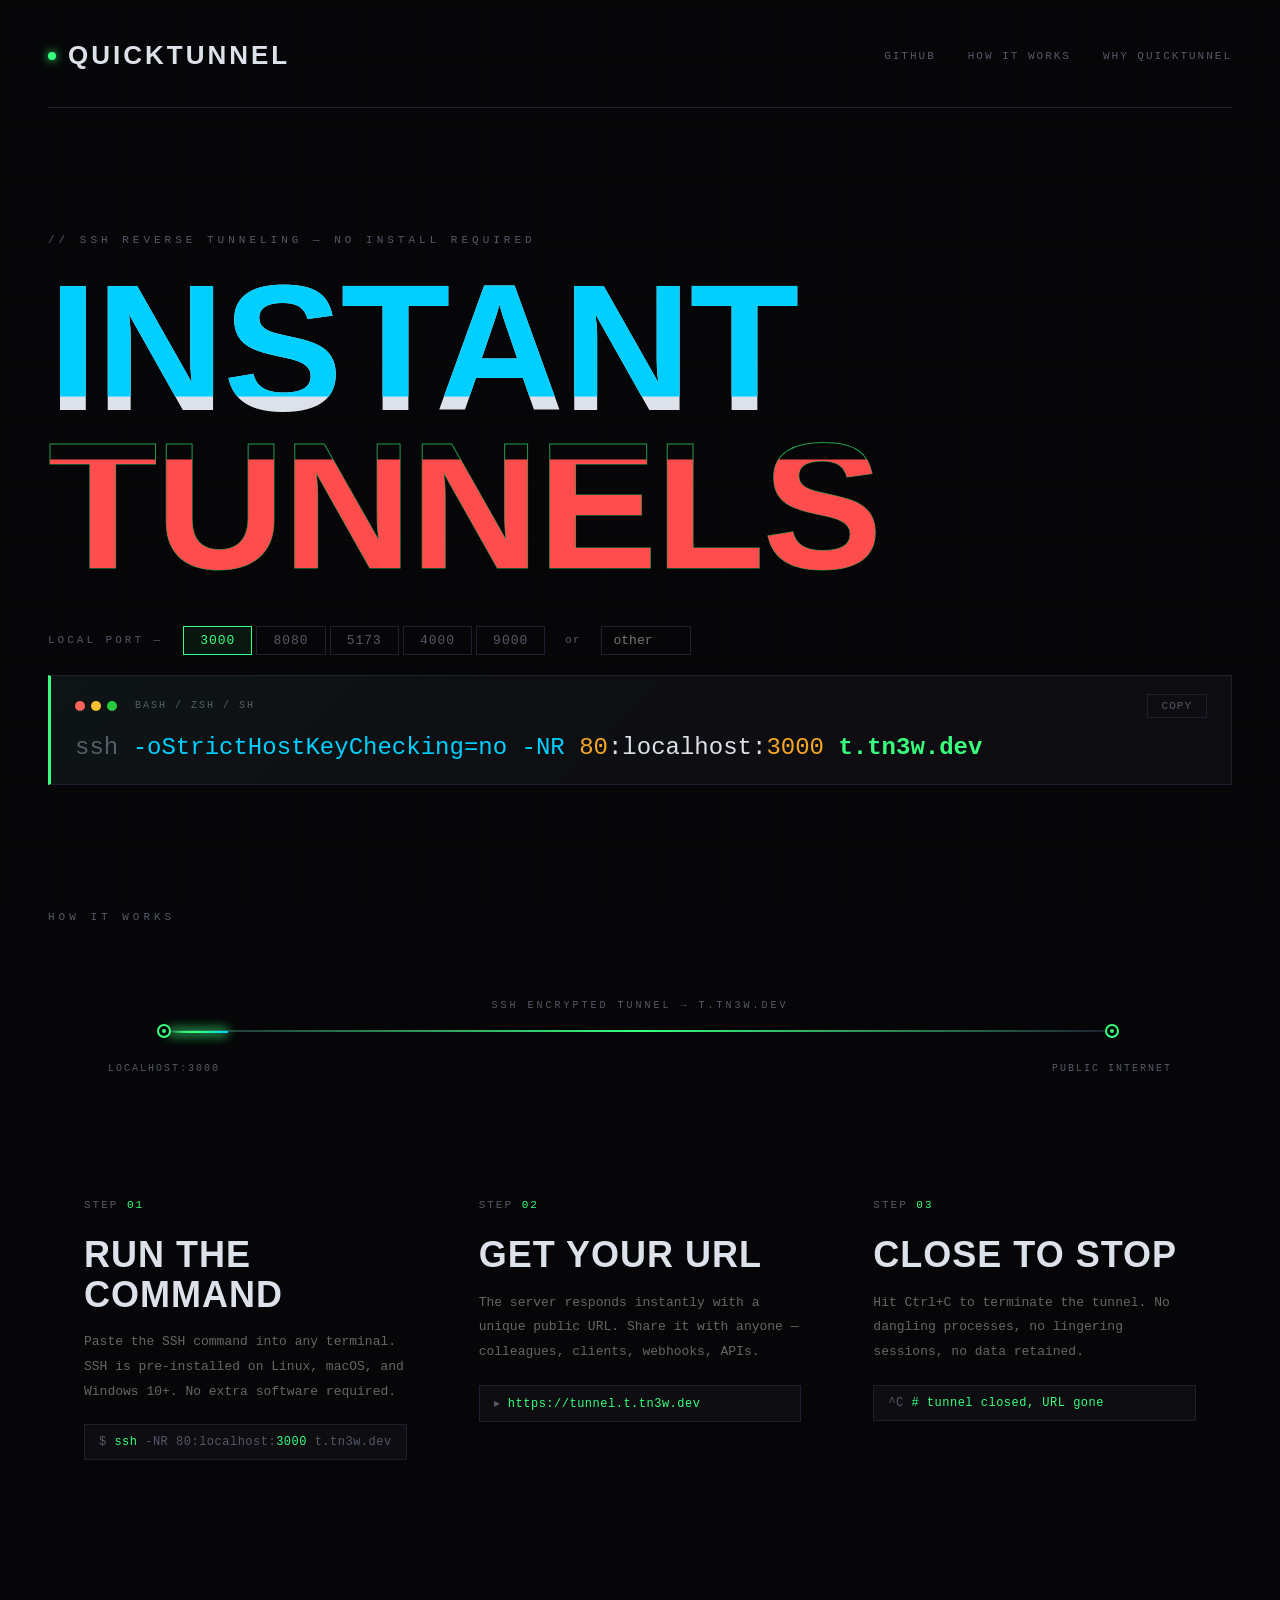
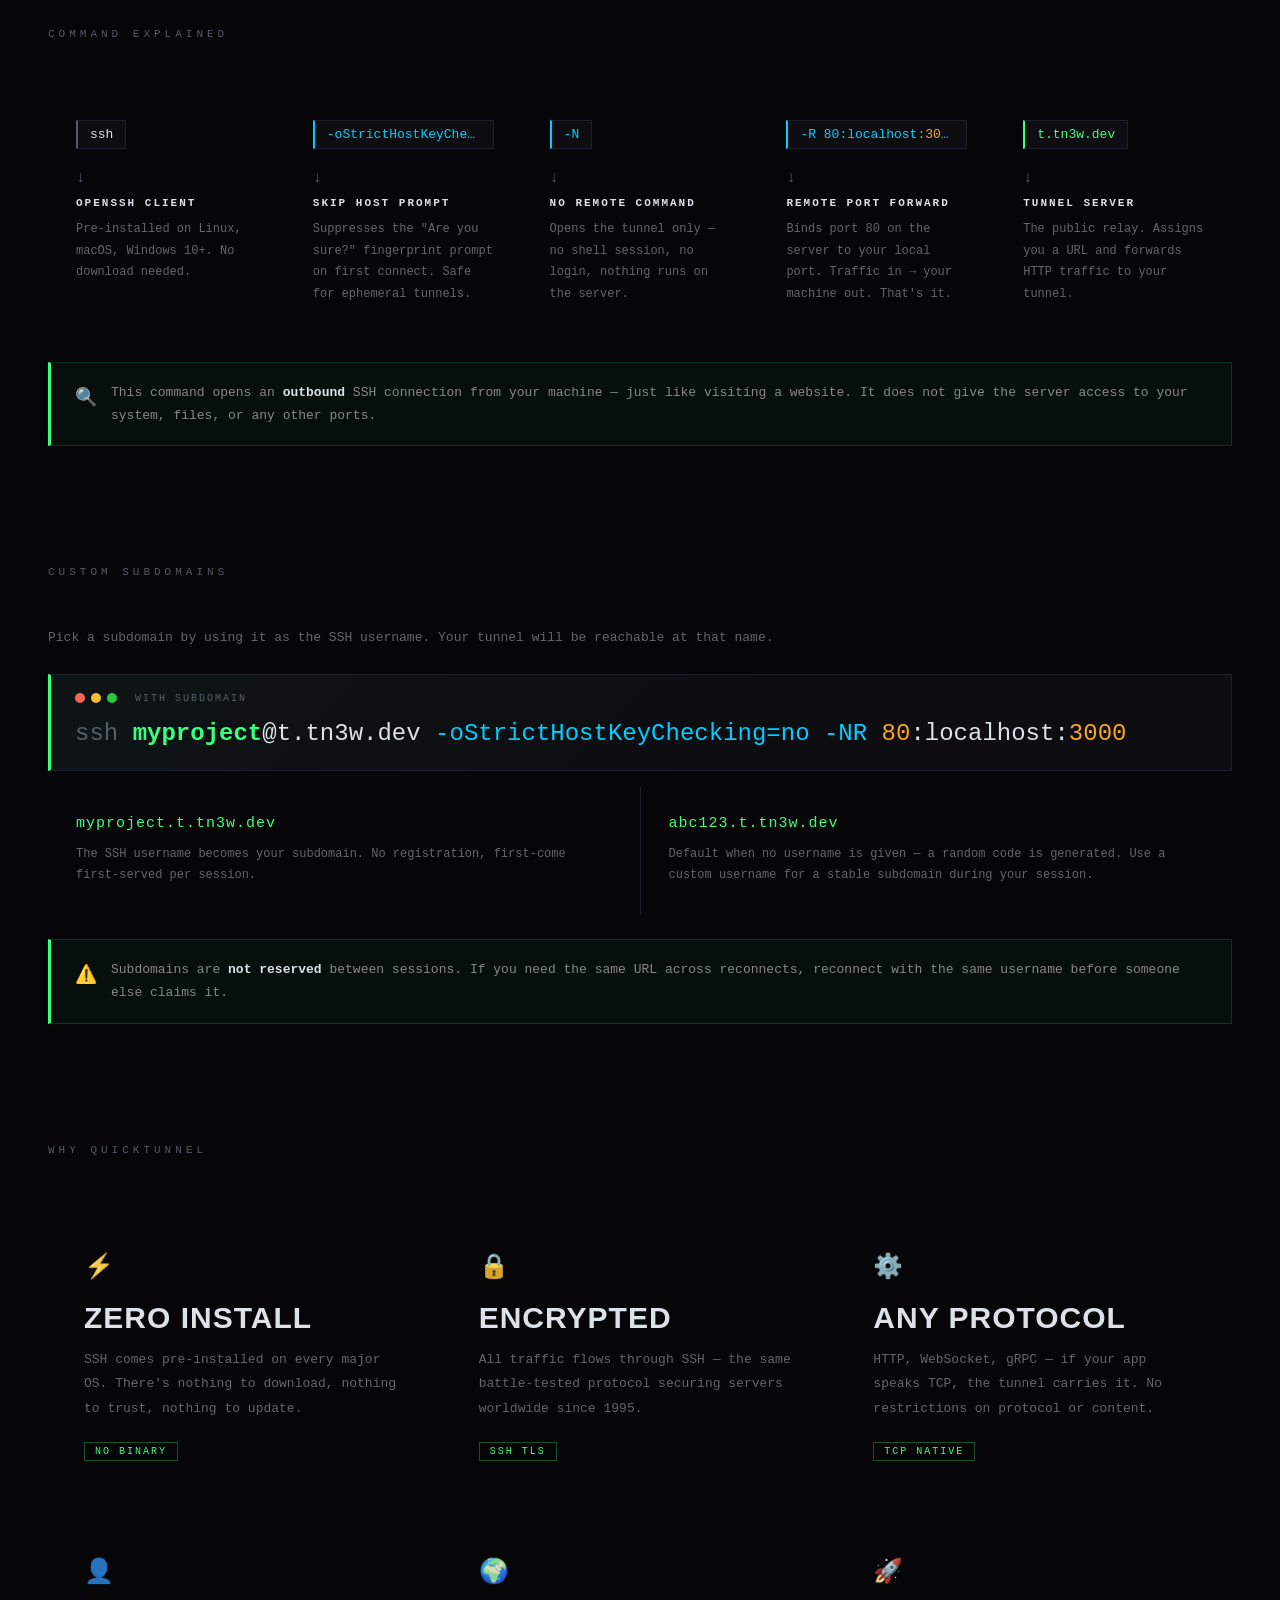
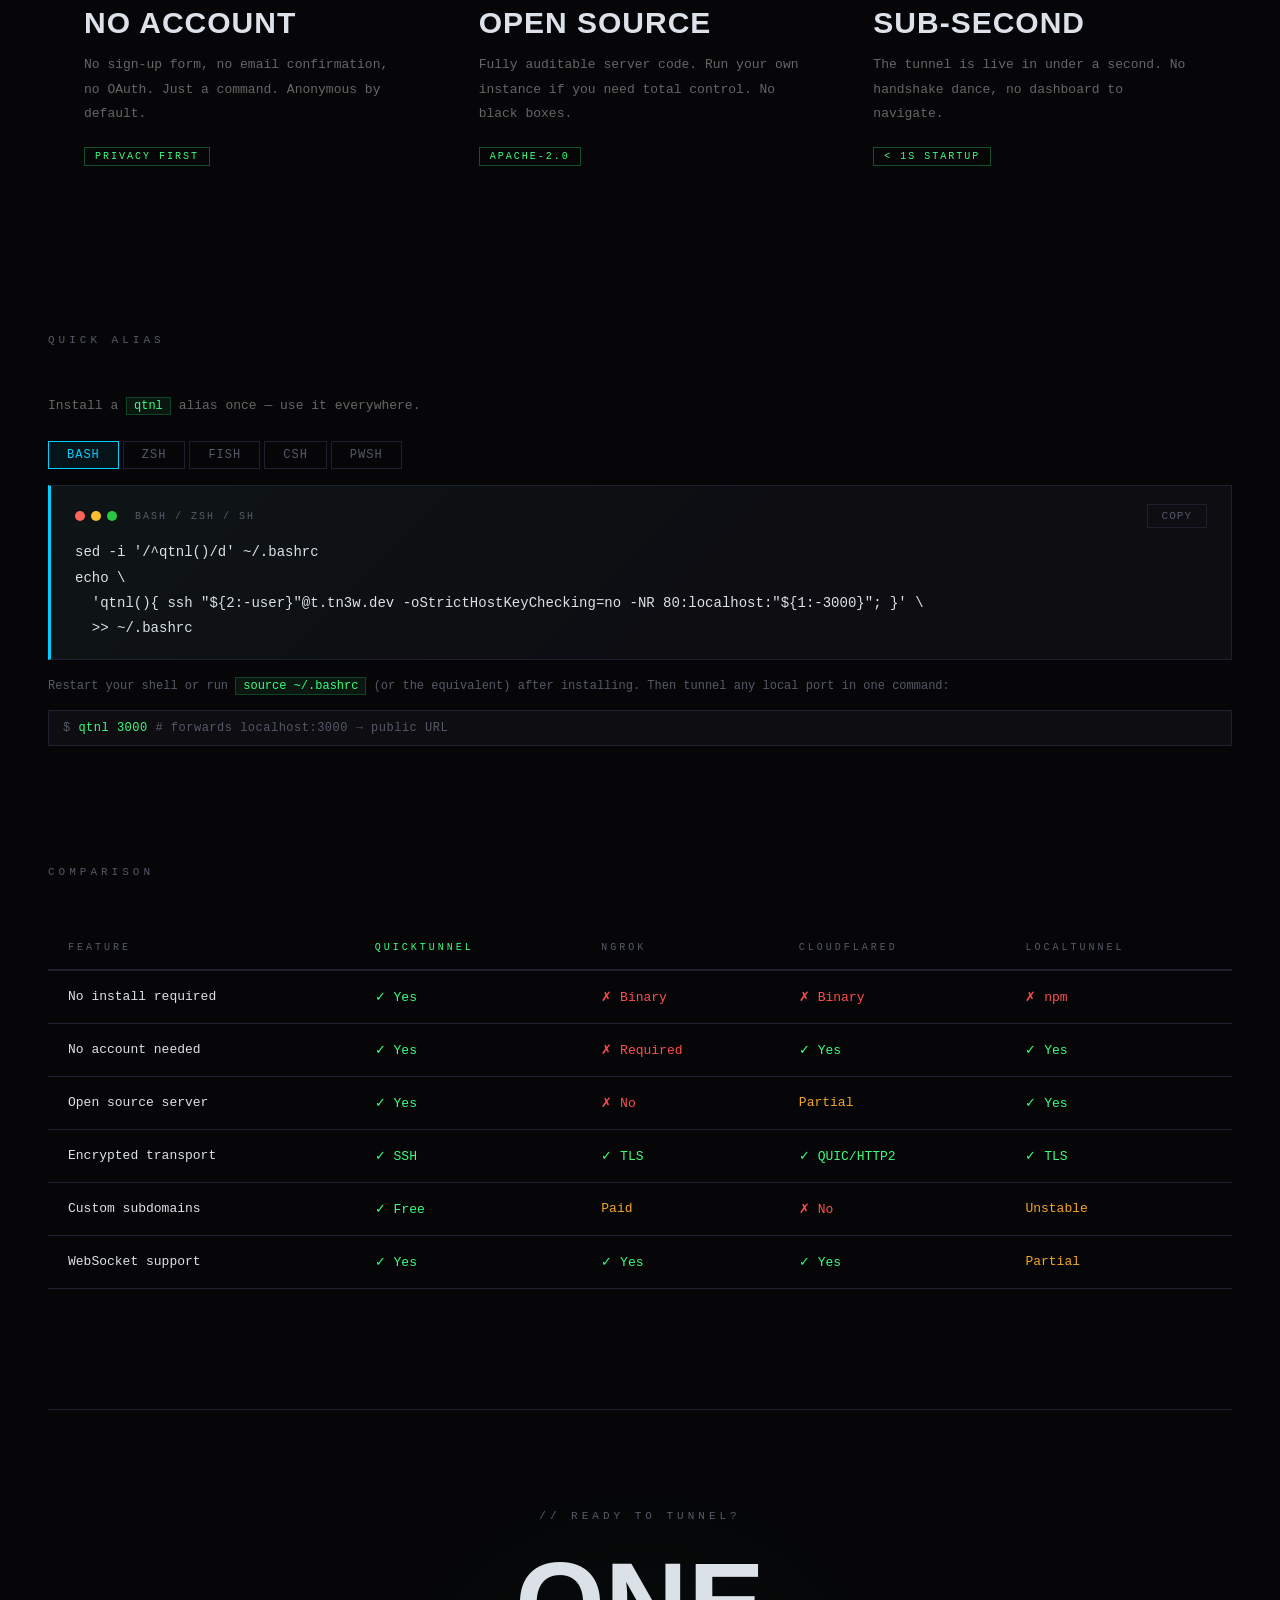
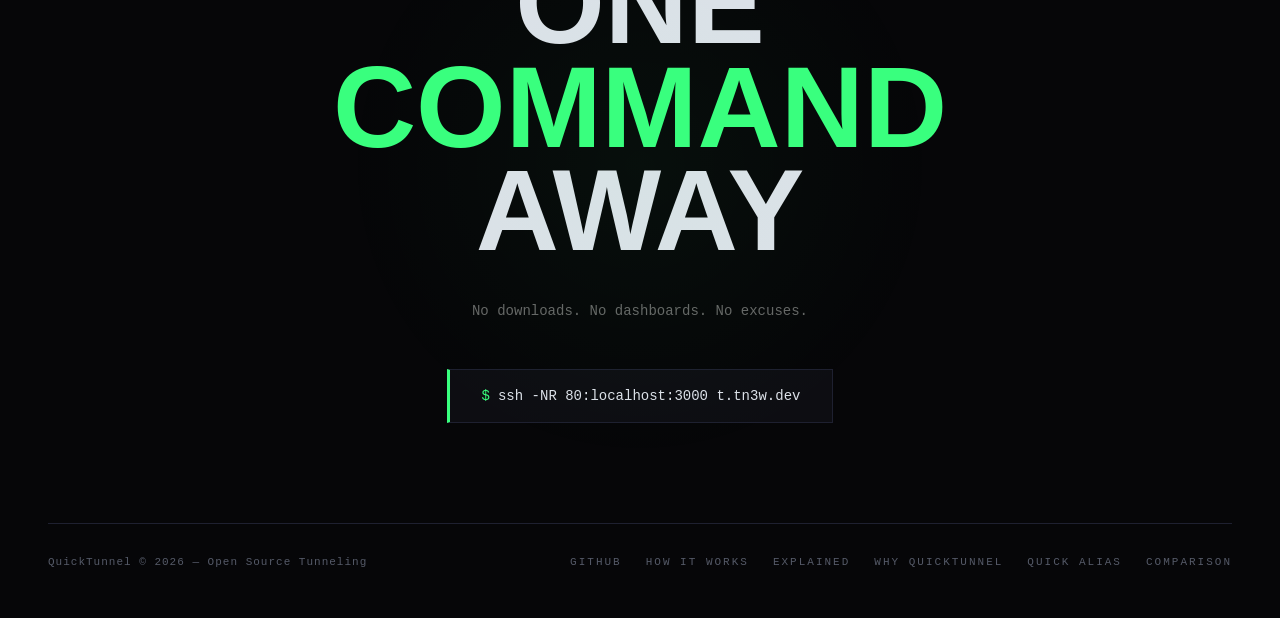
==== commit 556e5dae: "feat(core): Add custom subdomain support and improve documentation - Add custom subdomain validation" ====
--- a/templates/index.html
+++ b/templates/index.html
@@ -153,36 +153,107 @@
                         <div class="cmd-part-token">ssh</div>
                         <div class="cmd-part-arrow">↓</div>
                         <div class="cmd-part-label">OpenSSH client</div>
-                        <p class="cmd-part-desc">Pre-installed on Linux, macOS, Windows 10+. No download needed.</p>
+                        <p class="cmd-part-desc">
+                            Pre-installed on Linux, macOS, Windows 10+. No download needed.
+                        </p>
                     </div>
                     <div class="cmd-part">
                         <div class="cmd-part-token flag">-oStrictHostKeyChecking=no</div>
                         <div class="cmd-part-arrow">↓</div>
                         <div class="cmd-part-label">Skip host prompt</div>
-                        <p class="cmd-part-desc">Suppresses the "Are you sure?" fingerprint prompt on first connect. Safe for ephemeral tunnels.</p>
+                        <p class="cmd-part-desc">
+                            Suppresses the "Are you sure?" fingerprint prompt on first connect. Safe
+                            for ephemeral tunnels.
+                        </p>
                     </div>
                     <div class="cmd-part">
                         <div class="cmd-part-token flag">-N</div>
                         <div class="cmd-part-arrow">↓</div>
                         <div class="cmd-part-label">No remote command</div>
-                        <p class="cmd-part-desc">Opens the tunnel only — no shell session, no login, nothing runs on the server.</p>
+                        <p class="cmd-part-desc">
+                            Opens the tunnel only — no shell session, no login, nothing runs on the
+                            server.
+                        </p>
                     </div>
                     <div class="cmd-part">
-                        <div class="cmd-part-token flag">-R 80:localhost:<span class="port-token" id="explain-port">3000</span></div>
+                        <div class="cmd-part-token flag">
+                            -R 80:localhost:<span class="port-token" id="explain-port">3000</span>
+                        </div>
                         <div class="cmd-part-arrow">↓</div>
                         <div class="cmd-part-label">Remote port forward</div>
-                        <p class="cmd-part-desc">Binds port 80 on the server to your local port. Traffic in → your machine out. That's it.</p>
+                        <p class="cmd-part-desc">
+                            Binds port 80 on the server to your local port. Traffic in → your
+                            machine out. That's it.
+                        </p>
                     </div>
                     <div class="cmd-part">
                         <div class="cmd-part-token host">t.tn3w.dev</div>
                         <div class="cmd-part-arrow">↓</div>
                         <div class="cmd-part-label">Tunnel server</div>
-                        <p class="cmd-part-desc">The public relay. Assigns you a URL and forwards HTTP traffic to your tunnel.</p>
+                        <p class="cmd-part-desc">
+                            The public relay. Assigns you a URL and forwards HTTP traffic to your
+                            tunnel.
+                        </p>
                     </div>
                 </div>
                 <div class="cmd-reassure">
                     <span class="reassure-icon">🔍</span>
-                    <span>This command opens an <strong>outbound</strong> SSH connection from your machine — just like visiting a website. It does not give the server access to your system, files, or any other ports.</span>
+                    <span
+                        >This command opens an <strong>outbound</strong> SSH connection from your
+                        machine — just like visiting a website. It does not give the server access
+                        to your system, files, or any other ports.</span
+                    >
+                </div>
+            </section>
+
+            <section id="subdomains">
+                <div class="section-title">CUSTOM SUBDOMAINS</div>
+                <p class="install-intro">
+                    Pick a subdomain by using it as the SSH username. Your tunnel will be reachable
+                    at that name.
+                </p>
+                <div class="command-box" style="margin-bottom: 16px">
+                    <div class="cmd-header">
+                        <div class="cmd-dots">
+                            <div class="cmd-dot"></div>
+                            <div class="cmd-dot"></div>
+                            <div class="cmd-dot"></div>
+                            <span class="cmd-label">with subdomain</span>
+                        </div>
+                    </div>
+                    <code class="command">
+                        <span class="cmd-kw">ssh</span>
+                        <span class="cmd-host">myproject</span>@t.tn3w.dev
+                        <span class="cmd-flag">-oStrictHostKeyChecking=no</span>
+                        <span class="cmd-flag">-NR</span>
+                        <span class="cmd-port">80</span>:localhost:<span class="cmd-port"
+                            >3000</span
+                        >
+                    </code>
+                </div>
+                <div class="subdomain-cards">
+                    <div class="subdomain-card">
+                        <div class="subdomain-url">myproject.t.tn3w.dev</div>
+                        <p class="cmd-part-desc">
+                            The SSH username becomes your subdomain. No registration, first-come
+                            first-served per session.
+                        </p>
+                    </div>
+                    <div class="subdomain-card">
+                        <div class="subdomain-url">abc123.t.tn3w.dev</div>
+                        <p class="cmd-part-desc">
+                            Default when no username is given — a random code is generated. Use a
+                            custom username for a stable subdomain during your session.
+                        </p>
+                    </div>
+                </div>
+                <div class="cmd-reassure" style="margin-top: 24px">
+                    <span class="reassure-icon">⚠️</span>
+                    <span
+                        >Subdomains are <strong>not reserved</strong> between sessions. If you need
+                        the same URL across reconnects, reconnect with the same username before
+                        someone else claims it.</span
+                    >
                 </div>
             </section>
 
@@ -248,7 +319,9 @@
 
             <section id="install">
                 <div class="section-title">QUICK ALIAS</div>
-                <p class="install-intro">Install a <code class="inline-code">qtnl</code> alias once — use it everywhere.</p>
+                <p class="install-intro">
+                    Install a <code class="inline-code">qtnl</code> alias once — use it everywhere.
+                </p>
                 <div class="install-tabs" id="install-tabs">
                     <button class="install-tab active" data-shell="bash">bash</button>
                     <button class="install-tab" data-shell="zsh">zsh</button>
@@ -268,10 +341,16 @@
                     </div>
                     <code class="command install-command" id="install-command-display"></code>
                 </div>
-                <p class="install-note">Restart your shell or run <code class="inline-code">source ~/.bashrc</code> (or the equivalent) after installing. Then tunnel any local port in one command:</p>
-                <div class="step-code" style="margin-top: 12px;">
+                <p class="install-note">
+                    Restart your shell or run <code class="inline-code">source ~/.bashrc</code> (or
+                    the equivalent) after installing. Then tunnel any local port in one command:
+                </p>
+                <div class="step-code" style="margin-top: 12px">
                     $ <span class="hl">qtnl</span> <span class="hl" id="alias-port-demo">3000</span>
-                    <span style="color: var(--dim)"> # forwards localhost:<span id="alias-port-demo2">3000</span> → public URL</span>
+                    <span style="color: var(--dim)">
+                        # forwards localhost:<span id="alias-port-demo2">3000</span> → public
+                        URL</span
+                    >
                 </div>
             </section>
 
@@ -318,7 +397,7 @@
                         </tr>
                         <tr>
                             <td>Custom subdomains</td>
-                            <td class="meh highlight-col">— Planned</td>
+                            <td class="yes highlight-col">✓ Free</td>
                             <td class="meh">Paid</td>
                             <td class="no">✗ No</td>
                             <td class="meh">Unstable</td>
--- a/static/style.css
+++ b/static/style.css
@@ -1037,7 +1037,9 @@
 .cmd-part::after {
     content: '';
     position: absolute;
-    top: 0; left: 0; right: 0;
+    top: 0;
+    left: 0;
+    right: 0;
     height: 1px;
     background: linear-gradient(90deg, var(--accent2), transparent);
     opacity: 0;
@@ -1192,3 +1194,34 @@
     color: var(--dim);
     line-height: 1.8;
 }
+
+/* ── Subdomains ── */
+#subdomains {
+    margin-bottom: 120px;
+}
+
+.subdomain-cards {
+    display: grid;
+    grid-template-columns: repeat(auto-fit, minmax(240px, 1fr));
+    gap: 1px;
+    background: var(--border);
+    margin-top: 16px;
+}
+
+.subdomain-card {
+    background: var(--bg);
+    padding: 28px 28px;
+    transition: background 0.2s;
+}
+
+.subdomain-card:hover {
+    background: var(--bg2);
+}
+
+.subdomain-url {
+    font-family: monospace;
+    font-size: 15px;
+    color: var(--accent);
+    margin-bottom: 12px;
+    letter-spacing: 1px;
+}
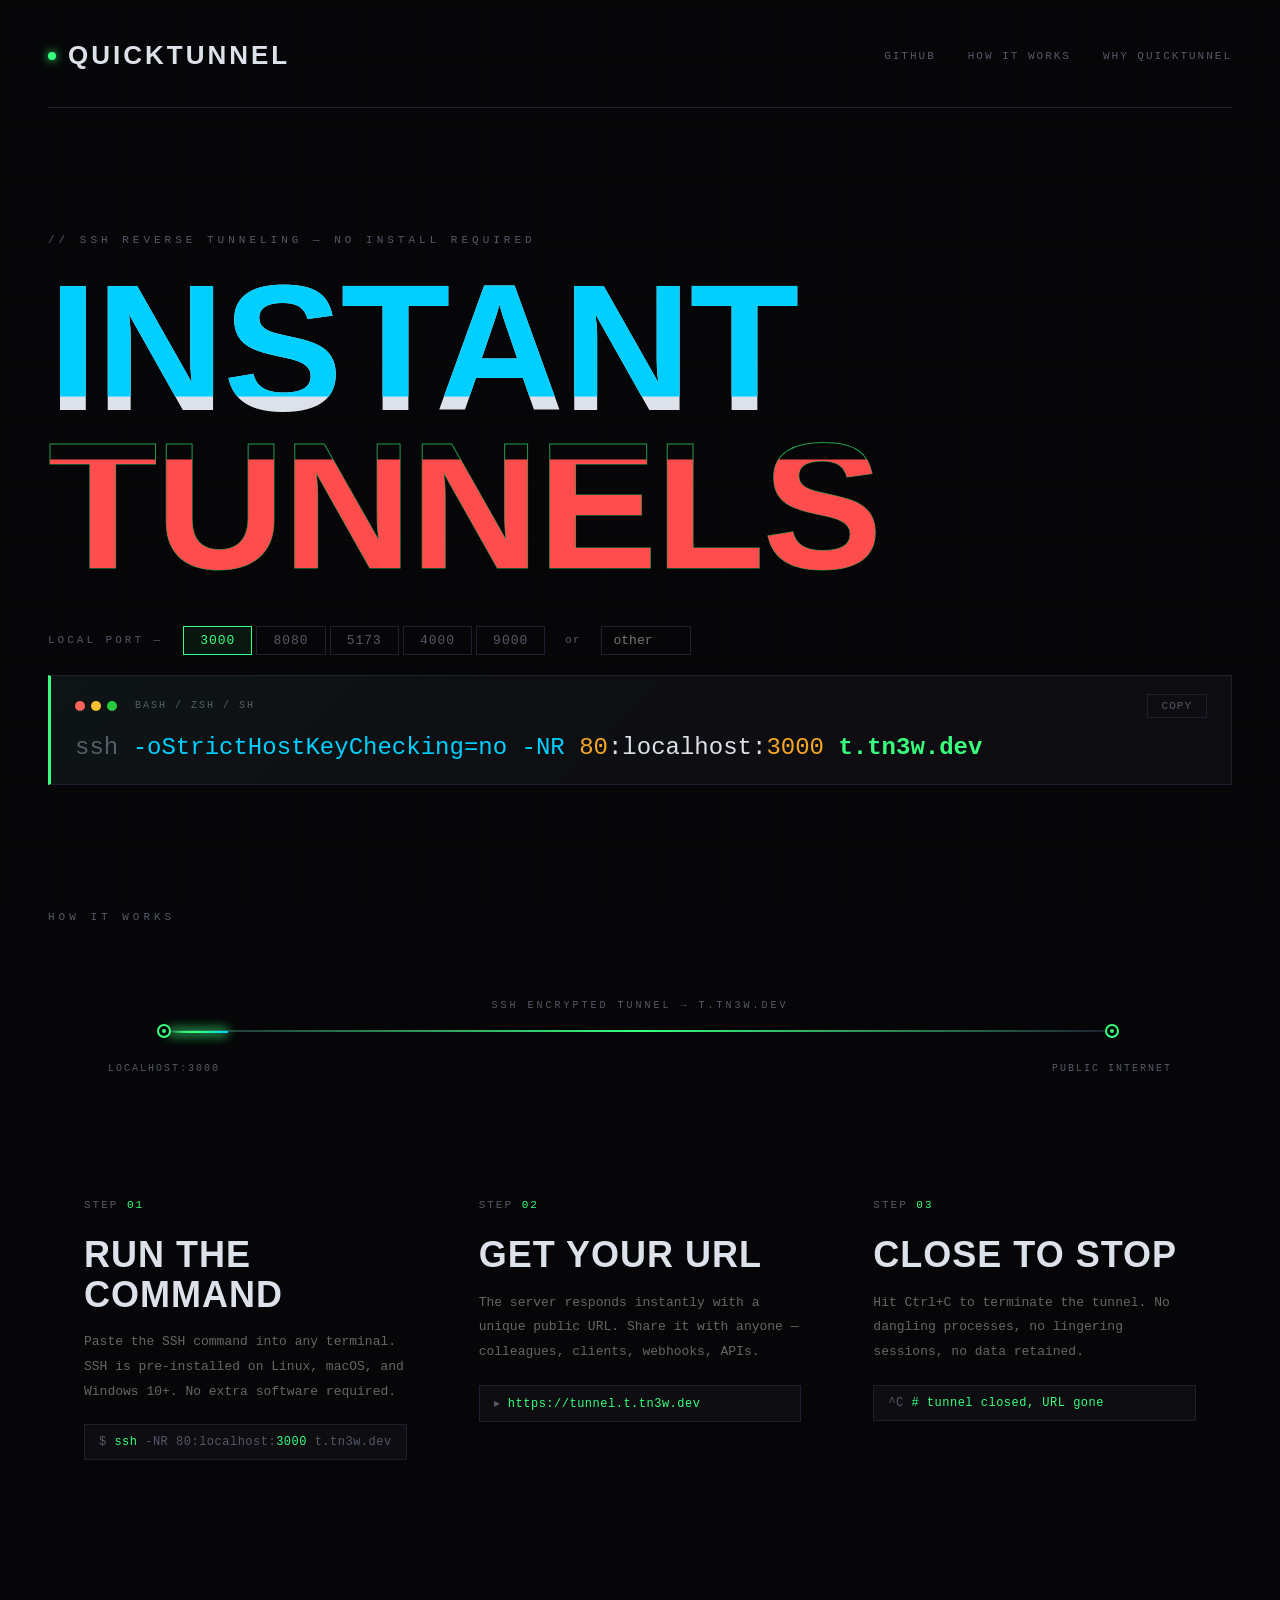
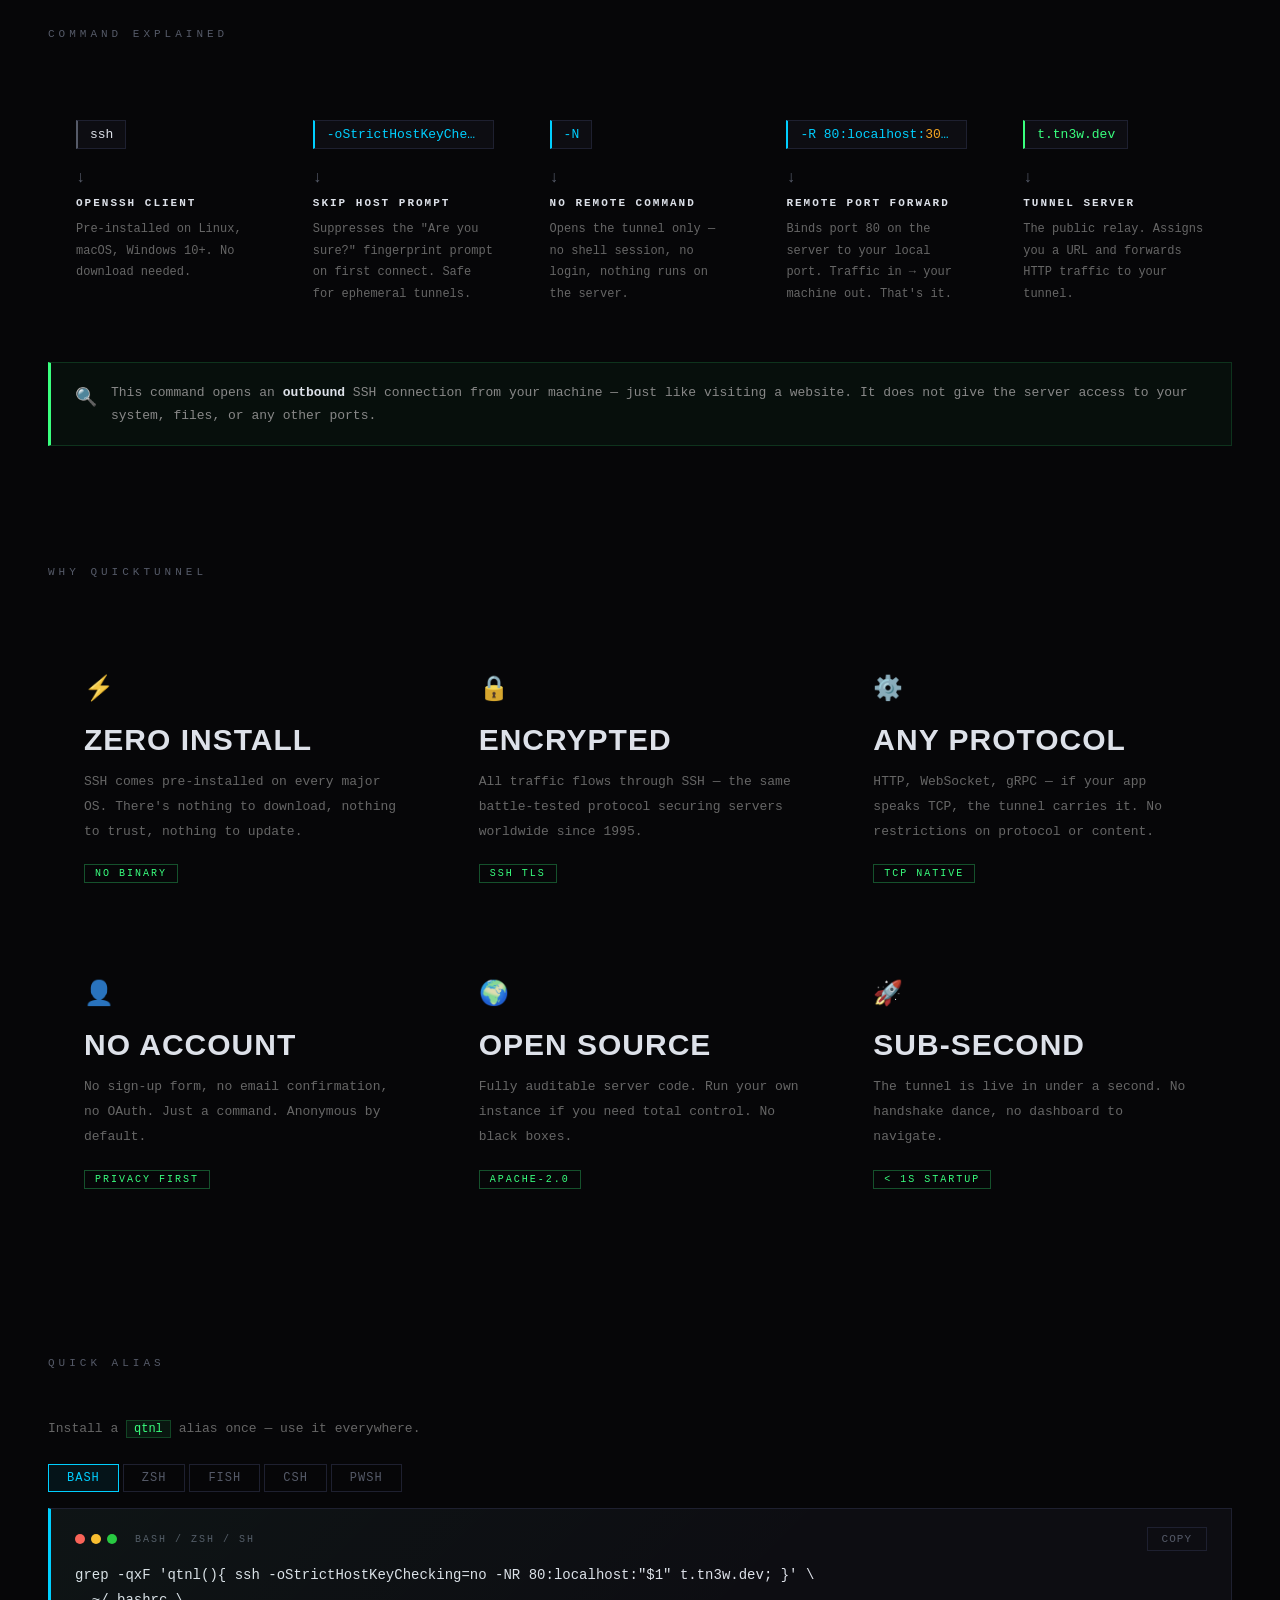
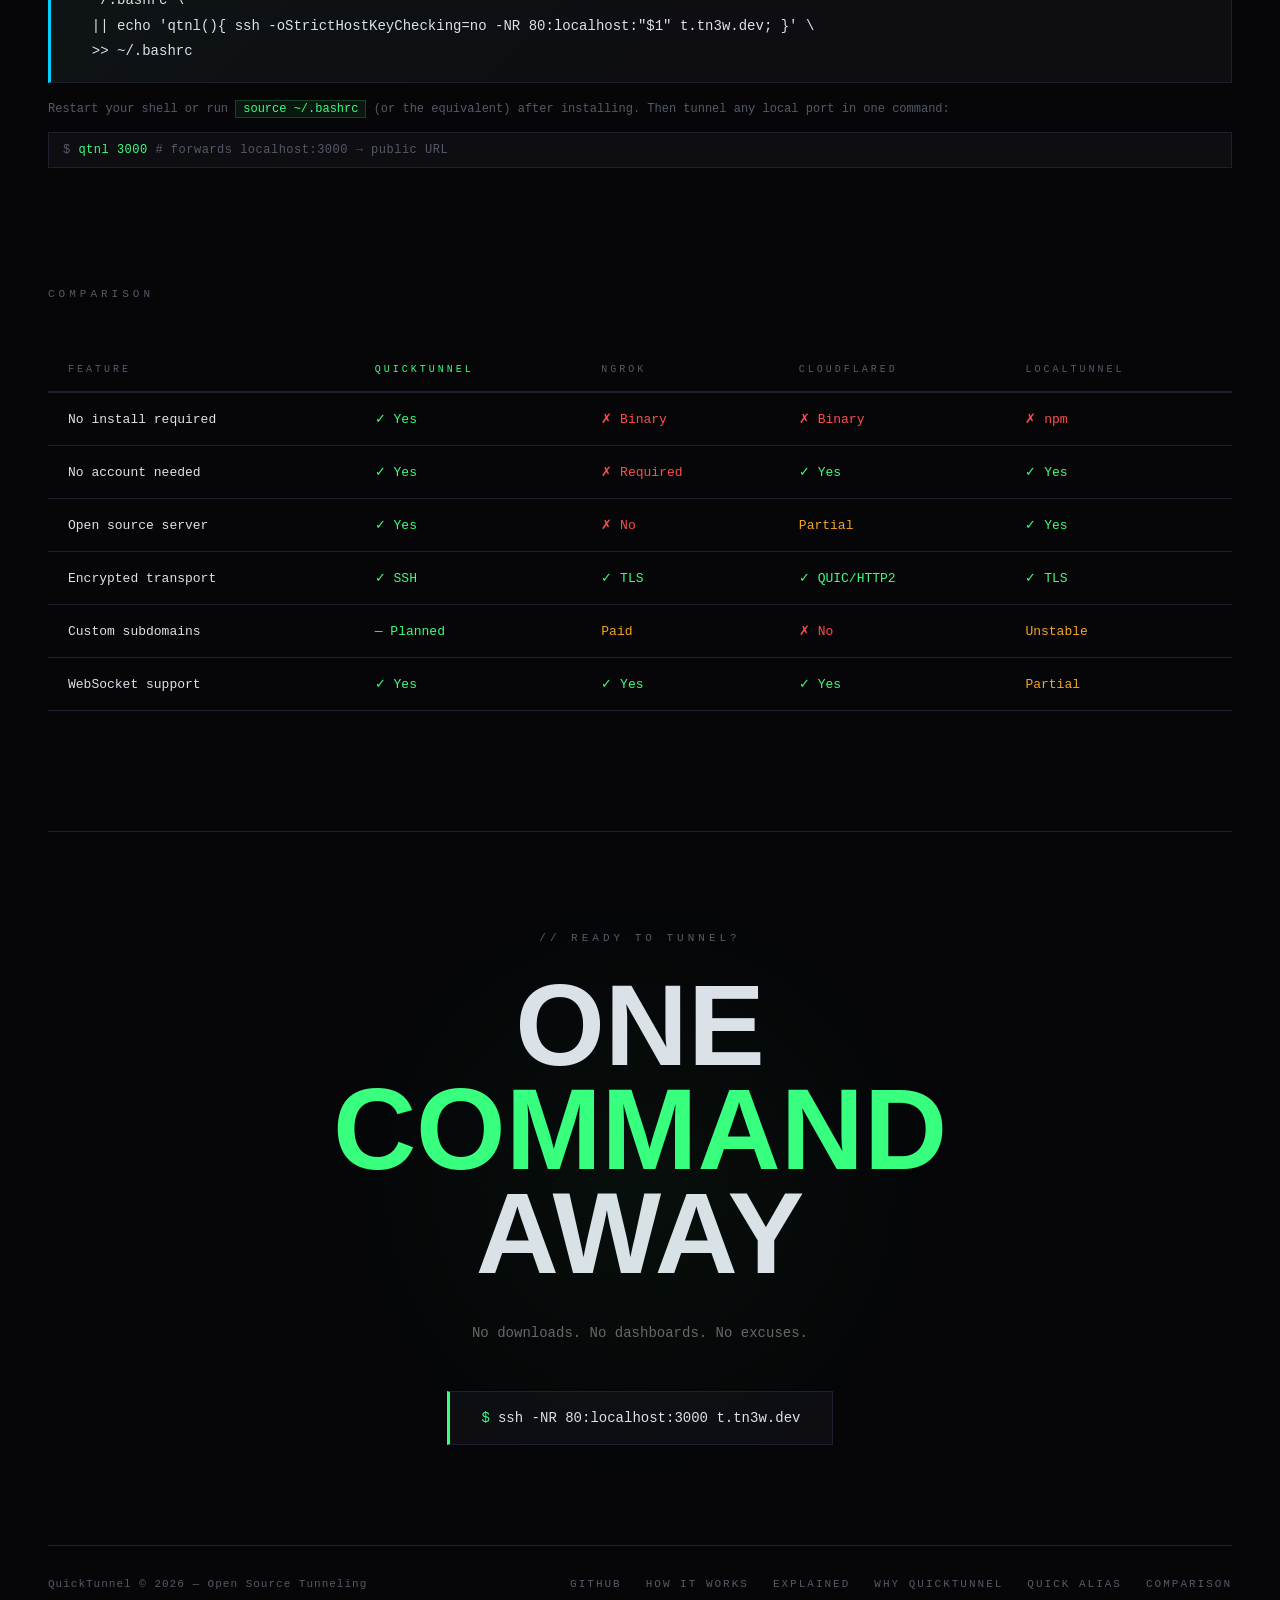
==== commit 8d60d77e: "Revert "feat(core): Add custom subdomain support and improve documentation" This reverts commit 556e" ====
--- a/templates/index.html
+++ b/templates/index.html
@@ -153,107 +153,36 @@
                         <div class="cmd-part-token">ssh</div>
                         <div class="cmd-part-arrow">↓</div>
                         <div class="cmd-part-label">OpenSSH client</div>
-                        <p class="cmd-part-desc">
-                            Pre-installed on Linux, macOS, Windows 10+. No download needed.
-                        </p>
+                        <p class="cmd-part-desc">Pre-installed on Linux, macOS, Windows 10+. No download needed.</p>
                     </div>
                     <div class="cmd-part">
                         <div class="cmd-part-token flag">-oStrictHostKeyChecking=no</div>
                         <div class="cmd-part-arrow">↓</div>
                         <div class="cmd-part-label">Skip host prompt</div>
-                        <p class="cmd-part-desc">
-                            Suppresses the "Are you sure?" fingerprint prompt on first connect. Safe
-                            for ephemeral tunnels.
-                        </p>
+                        <p class="cmd-part-desc">Suppresses the "Are you sure?" fingerprint prompt on first connect. Safe for ephemeral tunnels.</p>
                     </div>
                     <div class="cmd-part">
                         <div class="cmd-part-token flag">-N</div>
                         <div class="cmd-part-arrow">↓</div>
                         <div class="cmd-part-label">No remote command</div>
-                        <p class="cmd-part-desc">
-                            Opens the tunnel only — no shell session, no login, nothing runs on the
-                            server.
-                        </p>
-                    </div>
-                    <div class="cmd-part">
-                        <div class="cmd-part-token flag">
-                            -R 80:localhost:<span class="port-token" id="explain-port">3000</span>
-                        </div>
+                        <p class="cmd-part-desc">Opens the tunnel only — no shell session, no login, nothing runs on the server.</p>
+                    </div>
+                    <div class="cmd-part">
+                        <div class="cmd-part-token flag">-R 80:localhost:<span class="port-token" id="explain-port">3000</span></div>
                         <div class="cmd-part-arrow">↓</div>
                         <div class="cmd-part-label">Remote port forward</div>
-                        <p class="cmd-part-desc">
-                            Binds port 80 on the server to your local port. Traffic in → your
-                            machine out. That's it.
-                        </p>
+                        <p class="cmd-part-desc">Binds port 80 on the server to your local port. Traffic in → your machine out. That's it.</p>
                     </div>
                     <div class="cmd-part">
                         <div class="cmd-part-token host">t.tn3w.dev</div>
                         <div class="cmd-part-arrow">↓</div>
                         <div class="cmd-part-label">Tunnel server</div>
-                        <p class="cmd-part-desc">
-                            The public relay. Assigns you a URL and forwards HTTP traffic to your
-                            tunnel.
-                        </p>
+                        <p class="cmd-part-desc">The public relay. Assigns you a URL and forwards HTTP traffic to your tunnel.</p>
                     </div>
                 </div>
                 <div class="cmd-reassure">
                     <span class="reassure-icon">🔍</span>
-                    <span
-                        >This command opens an <strong>outbound</strong> SSH connection from your
-                        machine — just like visiting a website. It does not give the server access
-                        to your system, files, or any other ports.</span
-                    >
-                </div>
-            </section>
-
-            <section id="subdomains">
-                <div class="section-title">CUSTOM SUBDOMAINS</div>
-                <p class="install-intro">
-                    Pick a subdomain by using it as the SSH username. Your tunnel will be reachable
-                    at that name.
-                </p>
-                <div class="command-box" style="margin-bottom: 16px">
-                    <div class="cmd-header">
-                        <div class="cmd-dots">
-                            <div class="cmd-dot"></div>
-                            <div class="cmd-dot"></div>
-                            <div class="cmd-dot"></div>
-                            <span class="cmd-label">with subdomain</span>
-                        </div>
-                    </div>
-                    <code class="command">
-                        <span class="cmd-kw">ssh</span>
-                        <span class="cmd-host">myproject</span>@t.tn3w.dev
-                        <span class="cmd-flag">-oStrictHostKeyChecking=no</span>
-                        <span class="cmd-flag">-NR</span>
-                        <span class="cmd-port">80</span>:localhost:<span class="cmd-port"
-                            >3000</span
-                        >
-                    </code>
-                </div>
-                <div class="subdomain-cards">
-                    <div class="subdomain-card">
-                        <div class="subdomain-url">myproject.t.tn3w.dev</div>
-                        <p class="cmd-part-desc">
-                            The SSH username becomes your subdomain. No registration, first-come
-                            first-served per session.
-                        </p>
-                    </div>
-                    <div class="subdomain-card">
-                        <div class="subdomain-url">abc123.t.tn3w.dev</div>
-                        <p class="cmd-part-desc">
-                            Default when no username is given — a random code is generated. Use a
-                            custom username for a stable subdomain during your session.
-                        </p>
-                    </div>
-                </div>
-                <div class="cmd-reassure" style="margin-top: 24px">
-                    <span class="reassure-icon">⚠️</span>
-                    <span
-                        >Subdomains are <strong>not reserved</strong> between sessions. If you need
-                        the same URL across reconnects, reconnect with the same username before
-                        someone else claims it.</span
-                    >
+                    <span>This command opens an <strong>outbound</strong> SSH connection from your machine — just like visiting a website. It does not give the server access to your system, files, or any other ports.</span>
                 </div>
             </section>
 
@@ -319,9 +248,7 @@
 
             <section id="install">
                 <div class="section-title">QUICK ALIAS</div>
-                <p class="install-intro">
-                    Install a <code class="inline-code">qtnl</code> alias once — use it everywhere.
-                </p>
+                <p class="install-intro">Install a <code class="inline-code">qtnl</code> alias once — use it everywhere.</p>
                 <div class="install-tabs" id="install-tabs">
                     <button class="install-tab active" data-shell="bash">bash</button>
                     <button class="install-tab" data-shell="zsh">zsh</button>
@@ -341,16 +268,10 @@
                     </div>
                     <code class="command install-command" id="install-command-display"></code>
                 </div>
-                <p class="install-note">
-                    Restart your shell or run <code class="inline-code">source ~/.bashrc</code> (or
-                    the equivalent) after installing. Then tunnel any local port in one command:
-                </p>
-                <div class="step-code" style="margin-top: 12px">
+                <p class="install-note">Restart your shell or run <code class="inline-code">source ~/.bashrc</code> (or the equivalent) after installing. Then tunnel any local port in one command:</p>
+                <div class="step-code" style="margin-top: 12px;">
                     $ <span class="hl">qtnl</span> <span class="hl" id="alias-port-demo">3000</span>
-                    <span style="color: var(--dim)">
-                        # forwards localhost:<span id="alias-port-demo2">3000</span> → public
-                        URL</span
-                    >
+                    <span style="color: var(--dim)"> # forwards localhost:<span id="alias-port-demo2">3000</span> → public URL</span>
                 </div>
             </section>
 
@@ -397,7 +318,7 @@
                         </tr>
                         <tr>
                             <td>Custom subdomains</td>
-                            <td class="yes highlight-col">✓ Free</td>
+                            <td class="meh highlight-col">— Planned</td>
                             <td class="meh">Paid</td>
                             <td class="no">✗ No</td>
                             <td class="meh">Unstable</td>
--- a/static/style.css
+++ b/static/style.css
@@ -1037,9 +1037,7 @@
 .cmd-part::after {
     content: '';
     position: absolute;
-    top: 0;
-    left: 0;
-    right: 0;
+    top: 0; left: 0; right: 0;
     height: 1px;
     background: linear-gradient(90deg, var(--accent2), transparent);
     opacity: 0;
@@ -1194,34 +1192,3 @@
     color: var(--dim);
     line-height: 1.8;
 }
-
-/* ── Subdomains ── */
-#subdomains {
-    margin-bottom: 120px;
-}
-
-.subdomain-cards {
-    display: grid;
-    grid-template-columns: repeat(auto-fit, minmax(240px, 1fr));
-    gap: 1px;
-    background: var(--border);
-    margin-top: 16px;
-}
-
-.subdomain-card {
-    background: var(--bg);
-    padding: 28px 28px;
-    transition: background 0.2s;
-}
-
-.subdomain-card:hover {
-    background: var(--bg2);
-}
-
-.subdomain-url {
-    font-family: monospace;
-    font-size: 15px;
-    color: var(--accent);
-    margin-bottom: 12px;
-    letter-spacing: 1px;
-}
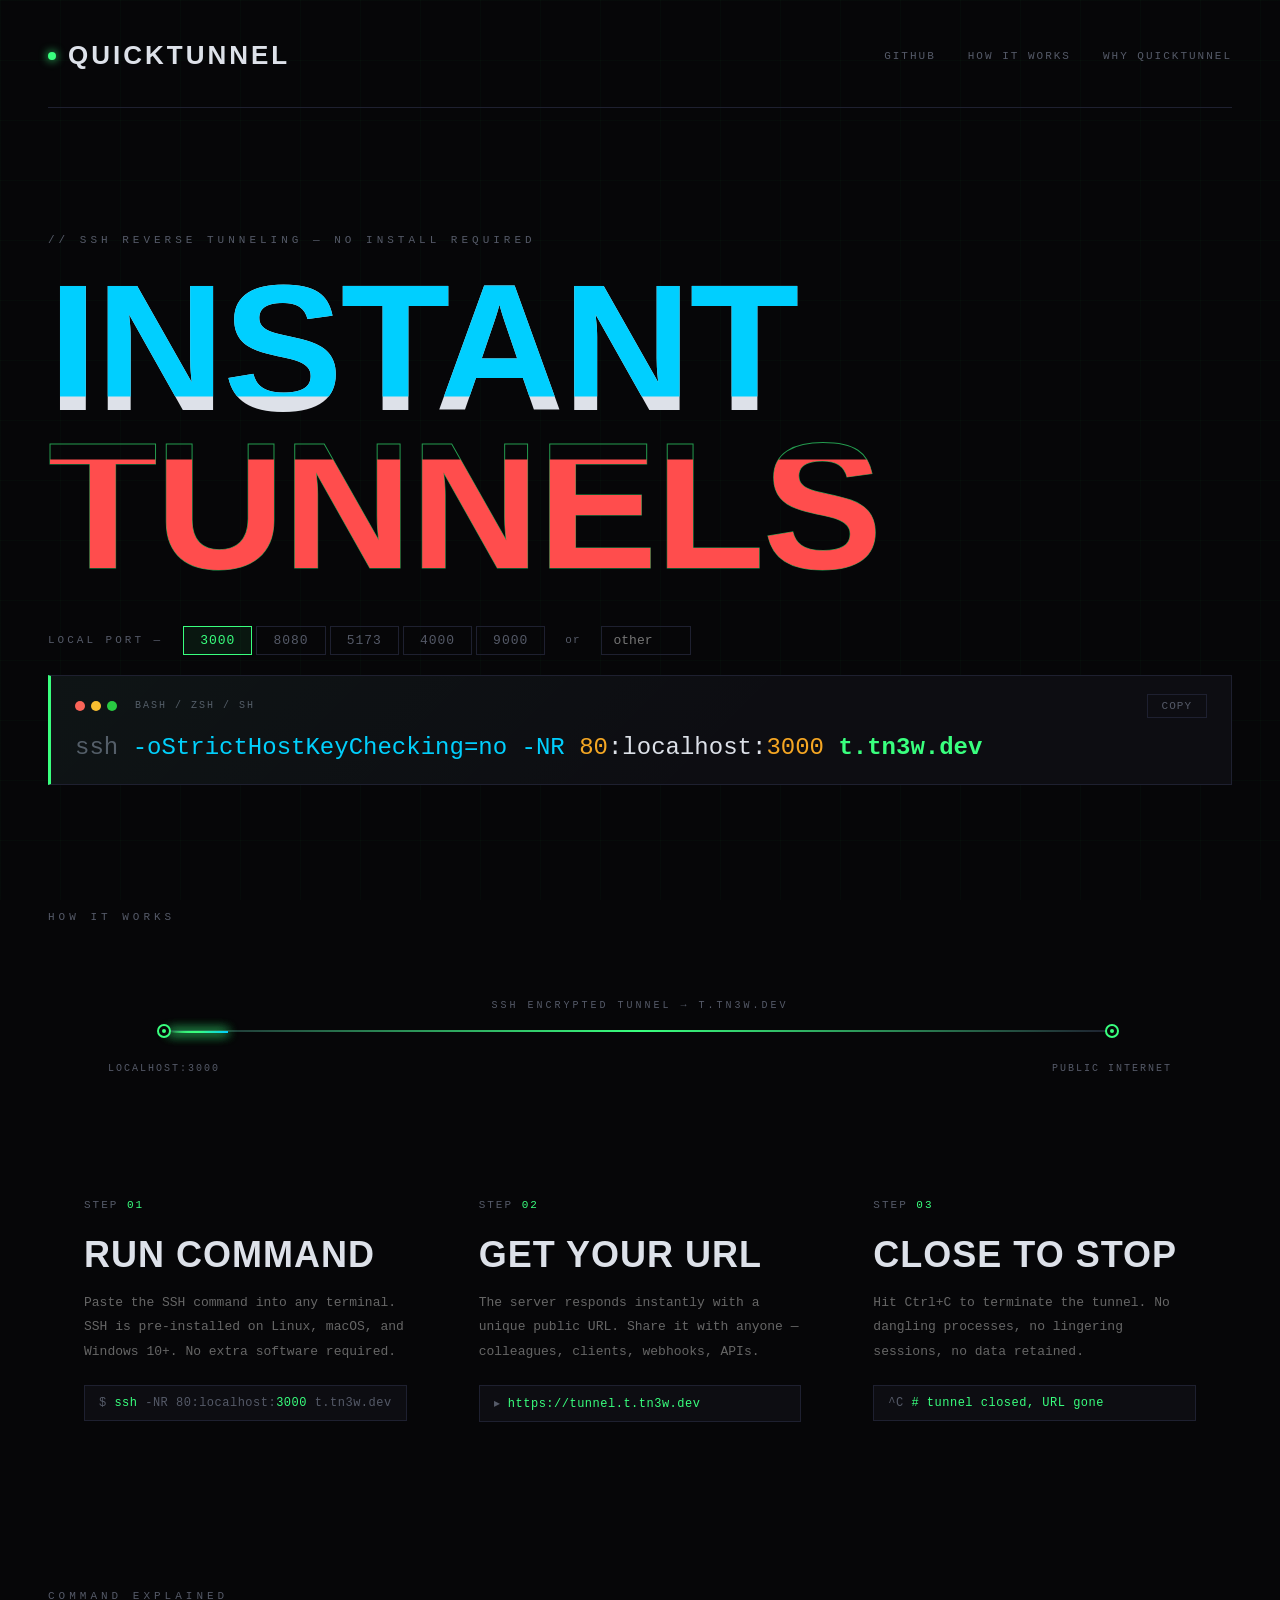
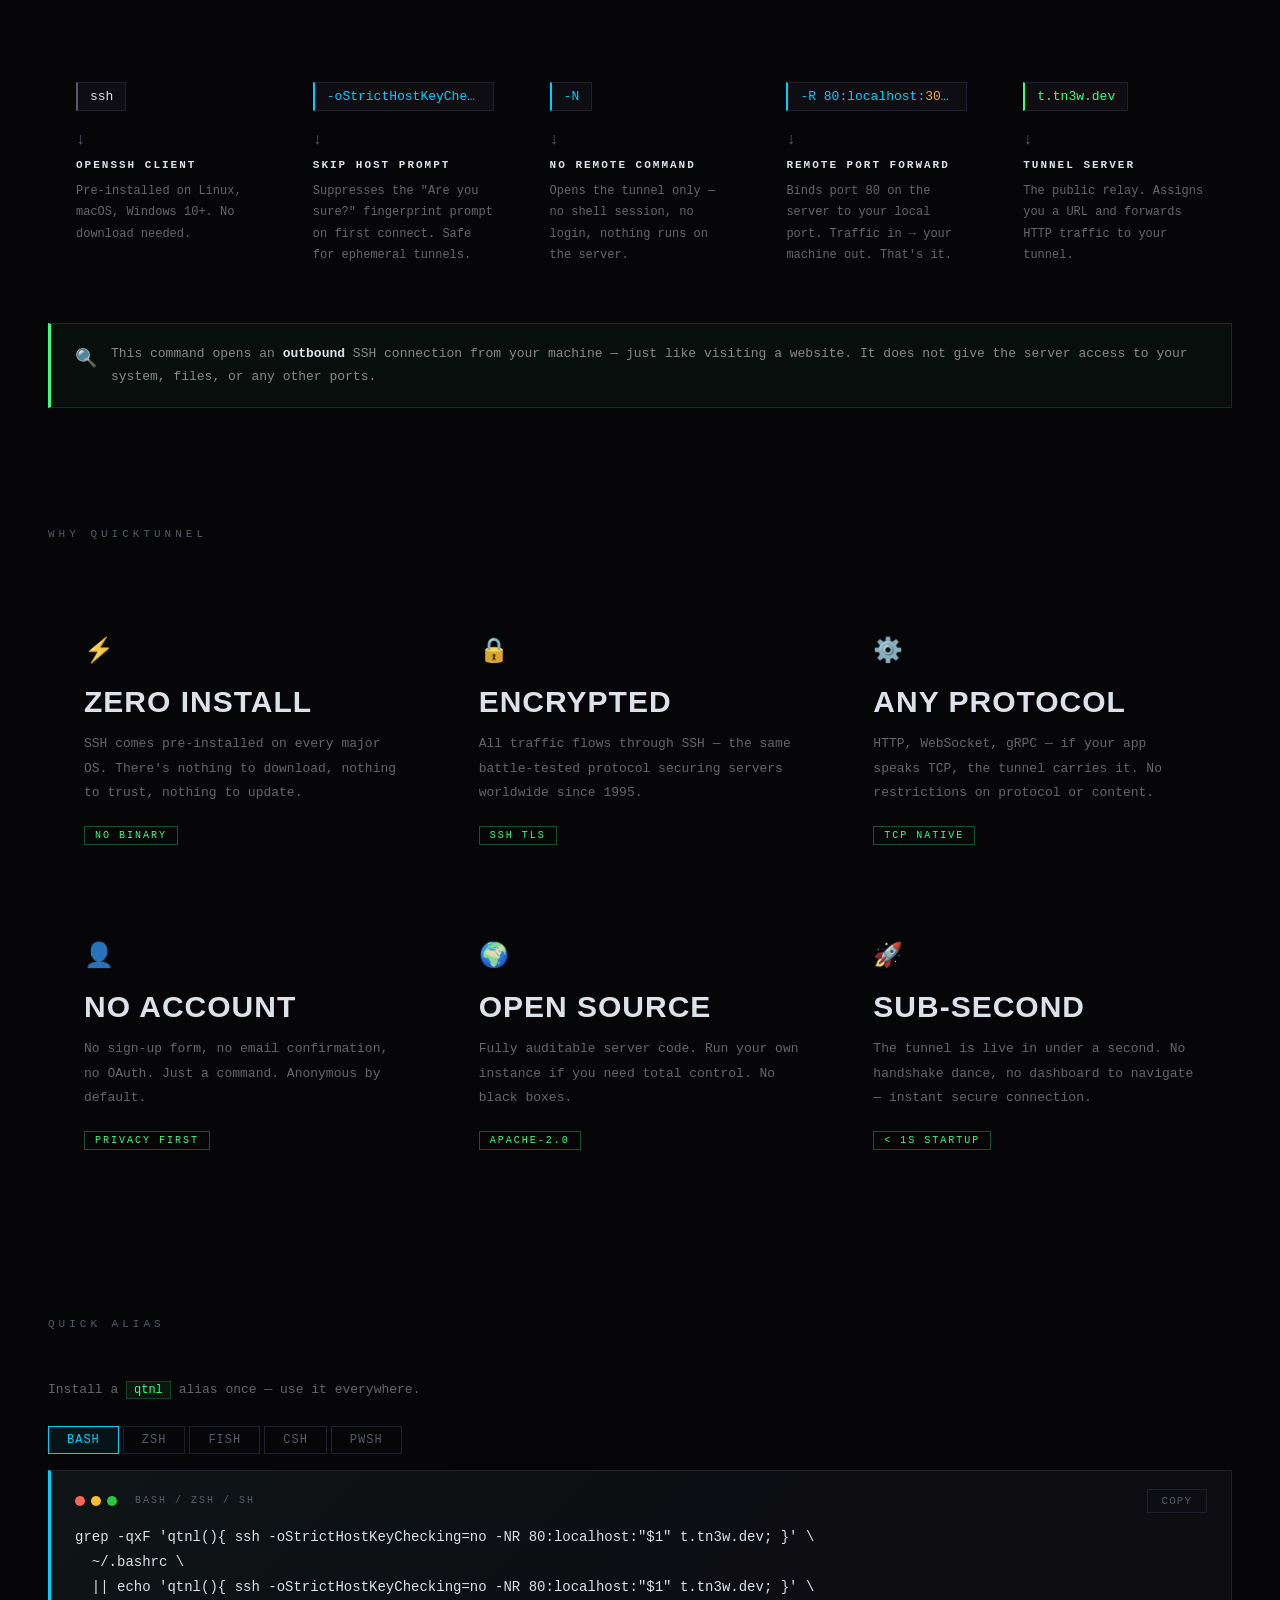
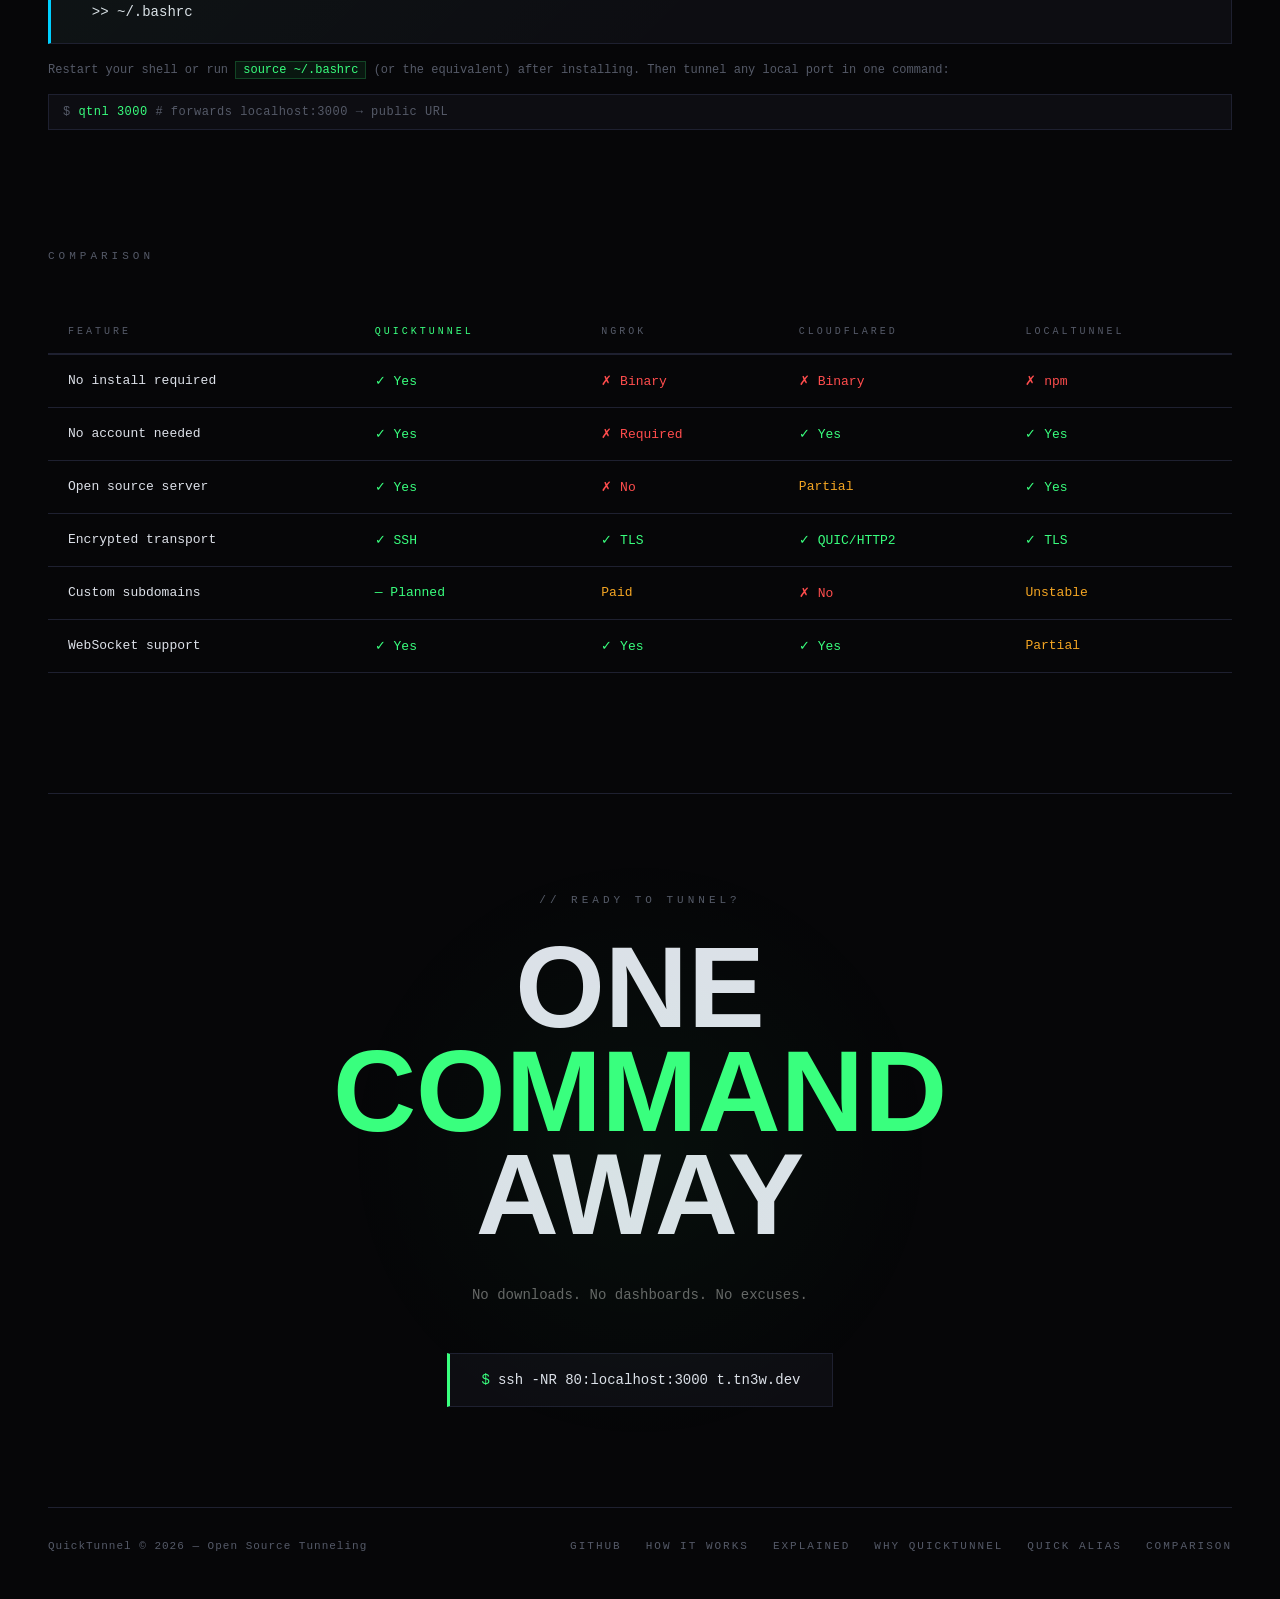
==== commit bd8425da: "style: Format code and documentation for consistency - Reformat markdown tables in README with consi" ====
--- a/templates/index.html
+++ b/templates/index.html
@@ -107,7 +107,7 @@
                 <div class="steps">
                     <div class="step">
                         <div class="step-num">STEP <span>01</span></div>
-                        <div class="step-title">Run The Command</div>
+                        <div class="step-title">Run command</div>
                         <p class="step-desc">
                             Paste the SSH command into any terminal. SSH is pre-installed on Linux,
                             macOS, and Windows 10+. No extra software required.
@@ -153,36 +153,56 @@
                         <div class="cmd-part-token">ssh</div>
                         <div class="cmd-part-arrow">↓</div>
                         <div class="cmd-part-label">OpenSSH client</div>
-                        <p class="cmd-part-desc">Pre-installed on Linux, macOS, Windows 10+. No download needed.</p>
+                        <p class="cmd-part-desc">
+                            Pre-installed on Linux, macOS, Windows 10+. No download needed.
+                        </p>
                     </div>
                     <div class="cmd-part">
                         <div class="cmd-part-token flag">-oStrictHostKeyChecking=no</div>
                         <div class="cmd-part-arrow">↓</div>
                         <div class="cmd-part-label">Skip host prompt</div>
-                        <p class="cmd-part-desc">Suppresses the "Are you sure?" fingerprint prompt on first connect. Safe for ephemeral tunnels.</p>
+                        <p class="cmd-part-desc">
+                            Suppresses the "Are you sure?" fingerprint prompt on first connect. Safe
+                            for ephemeral tunnels.
+                        </p>
                     </div>
                     <div class="cmd-part">
                         <div class="cmd-part-token flag">-N</div>
                         <div class="cmd-part-arrow">↓</div>
                         <div class="cmd-part-label">No remote command</div>
-                        <p class="cmd-part-desc">Opens the tunnel only — no shell session, no login, nothing runs on the server.</p>
+                        <p class="cmd-part-desc">
+                            Opens the tunnel only — no shell session, no login, nothing runs on the
+                            server.
+                        </p>
                     </div>
                     <div class="cmd-part">
-                        <div class="cmd-part-token flag">-R 80:localhost:<span class="port-token" id="explain-port">3000</span></div>
+                        <div class="cmd-part-token flag">
+                            -R 80:localhost:<span class="port-token" id="explain-port">3000</span>
+                        </div>
                         <div class="cmd-part-arrow">↓</div>
                         <div class="cmd-part-label">Remote port forward</div>
-                        <p class="cmd-part-desc">Binds port 80 on the server to your local port. Traffic in → your machine out. That's it.</p>
+                        <p class="cmd-part-desc">
+                            Binds port 80 on the server to your local port. Traffic in → your
+                            machine out. That's it.
+                        </p>
                     </div>
                     <div class="cmd-part">
                         <div class="cmd-part-token host">t.tn3w.dev</div>
                         <div class="cmd-part-arrow">↓</div>
                         <div class="cmd-part-label">Tunnel server</div>
-                        <p class="cmd-part-desc">The public relay. Assigns you a URL and forwards HTTP traffic to your tunnel.</p>
+                        <p class="cmd-part-desc">
+                            The public relay. Assigns you a URL and forwards HTTP traffic to your
+                            tunnel.
+                        </p>
                     </div>
                 </div>
                 <div class="cmd-reassure">
                     <span class="reassure-icon">🔍</span>
-                    <span>This command opens an <strong>outbound</strong> SSH connection from your machine — just like visiting a website. It does not give the server access to your system, files, or any other ports.</span>
+                    <span
+                        >This command opens an <strong>outbound</strong> SSH connection from your
+                        machine — just like visiting a website. It does not give the server access
+                        to your system, files, or any other ports.</span
+                    >
                 </div>
             </section>
 
@@ -239,7 +259,7 @@
                         <div class="feature-title">Sub-Second</div>
                         <p class="feature-desc">
                             The tunnel is live in under a second. No handshake dance, no dashboard
-                            to navigate.
+                            to navigate — instant secure connection.
                         </p>
                         <div class="feature-tag">&lt; 1s startup</div>
                     </div>
@@ -248,7 +268,9 @@
 
             <section id="install">
                 <div class="section-title">QUICK ALIAS</div>
-                <p class="install-intro">Install a <code class="inline-code">qtnl</code> alias once — use it everywhere.</p>
+                <p class="install-intro">
+                    Install a <code class="inline-code">qtnl</code> alias once — use it everywhere.
+                </p>
                 <div class="install-tabs" id="install-tabs">
                     <button class="install-tab active" data-shell="bash">bash</button>
                     <button class="install-tab" data-shell="zsh">zsh</button>
@@ -268,10 +290,16 @@
                     </div>
                     <code class="command install-command" id="install-command-display"></code>
                 </div>
-                <p class="install-note">Restart your shell or run <code class="inline-code">source ~/.bashrc</code> (or the equivalent) after installing. Then tunnel any local port in one command:</p>
-                <div class="step-code" style="margin-top: 12px;">
+                <p class="install-note">
+                    Restart your shell or run <code class="inline-code">source ~/.bashrc</code> (or
+                    the equivalent) after installing. Then tunnel any local port in one command:
+                </p>
+                <div class="step-code" style="margin-top: 12px">
                     $ <span class="hl">qtnl</span> <span class="hl" id="alias-port-demo">3000</span>
-                    <span style="color: var(--dim)"> # forwards localhost:<span id="alias-port-demo2">3000</span> → public URL</span>
+                    <span style="color: var(--dim)">
+                        # forwards localhost:<span id="alias-port-demo2">3000</span> → public
+                        URL</span
+                    >
                 </div>
             </section>
 
--- a/static/style.css
+++ b/static/style.css
@@ -1037,7 +1037,9 @@
 .cmd-part::after {
     content: '';
     position: absolute;
-    top: 0; left: 0; right: 0;
+    top: 0;
+    left: 0;
+    right: 0;
     height: 1px;
     background: linear-gradient(90deg, var(--accent2), transparent);
     opacity: 0;
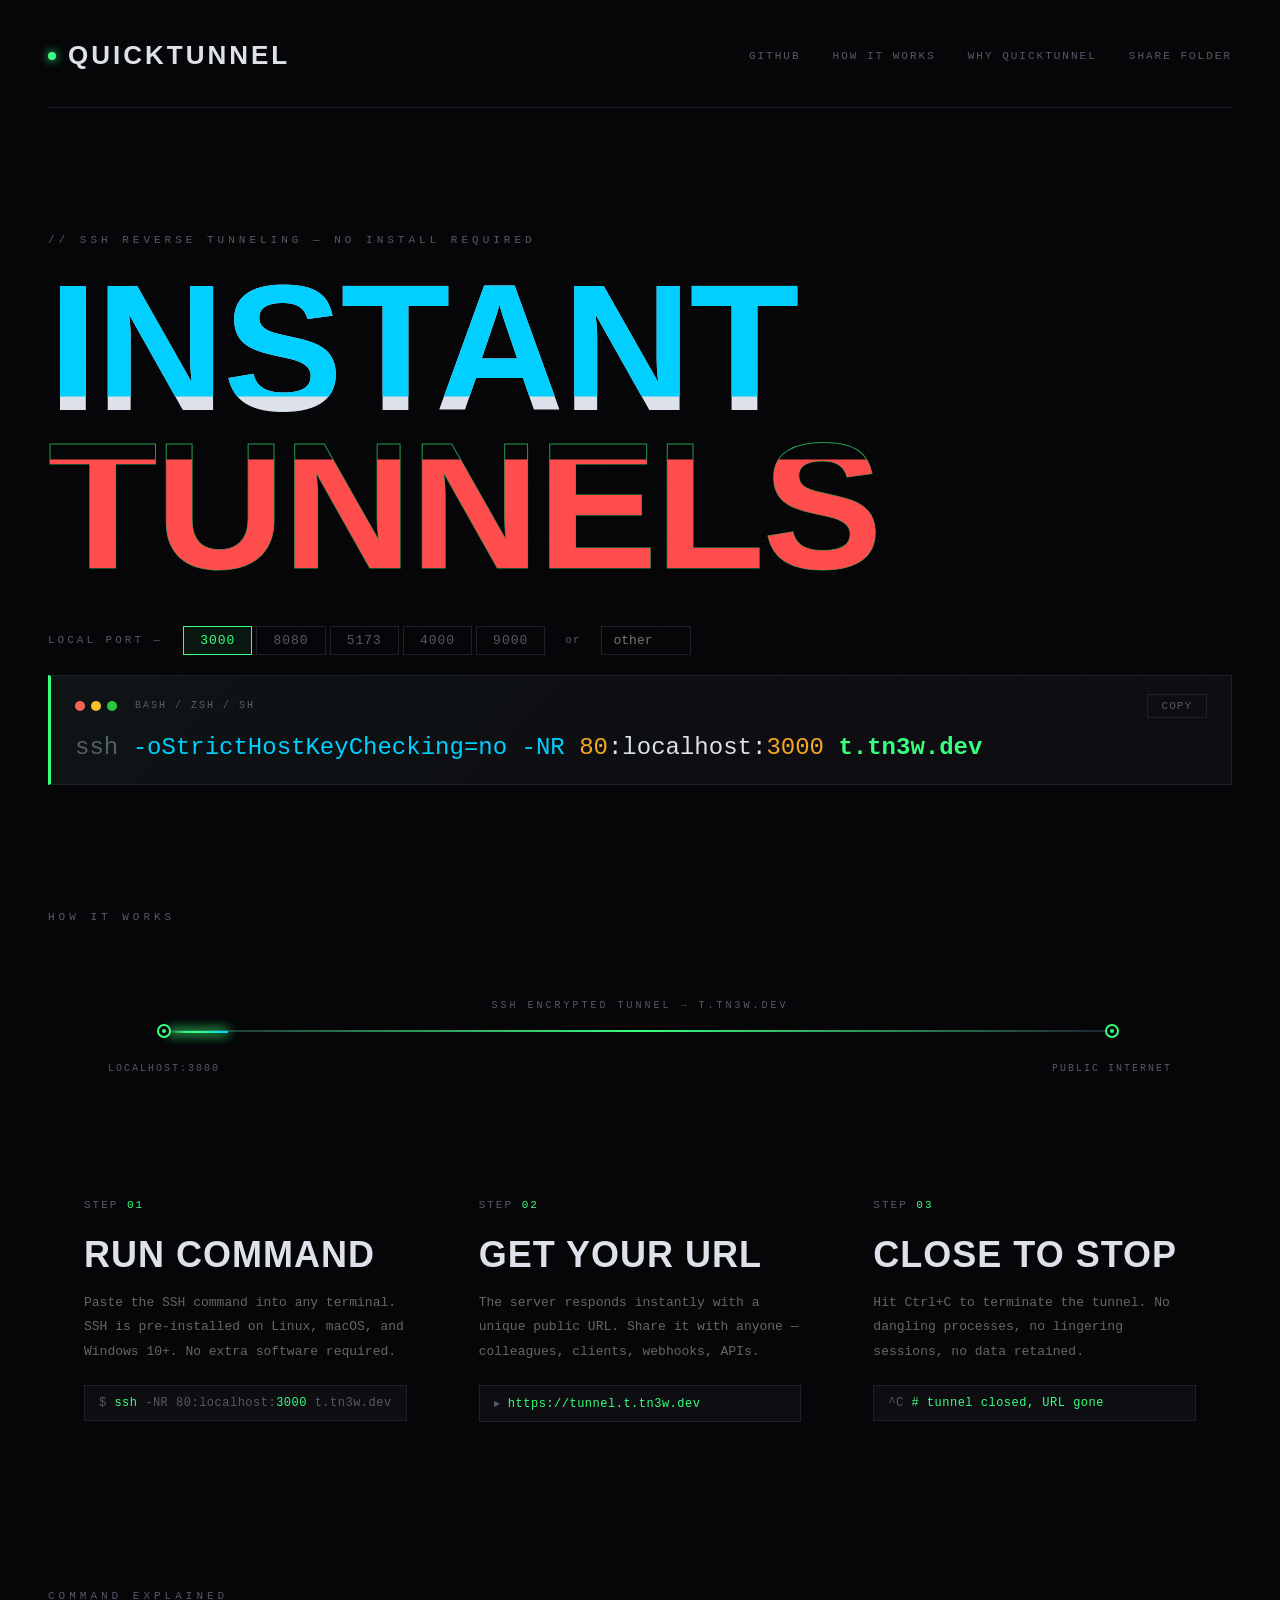
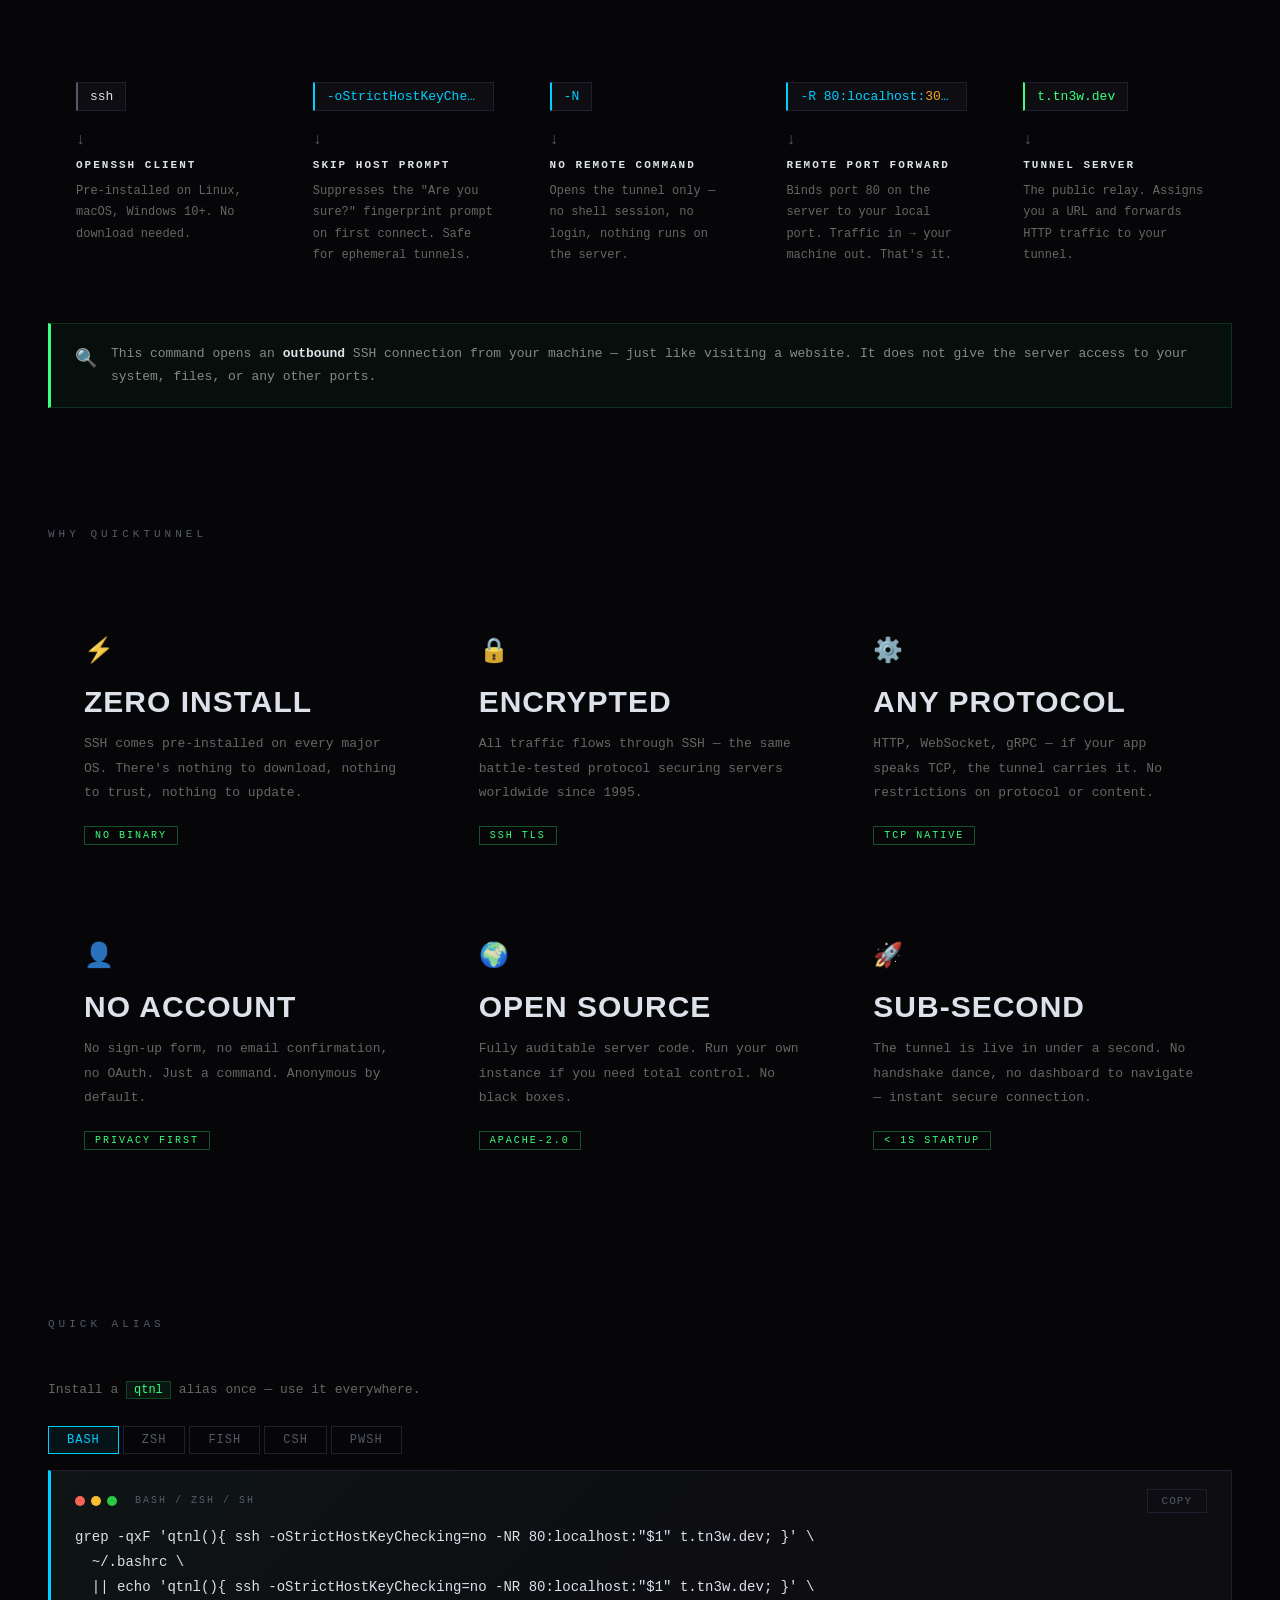
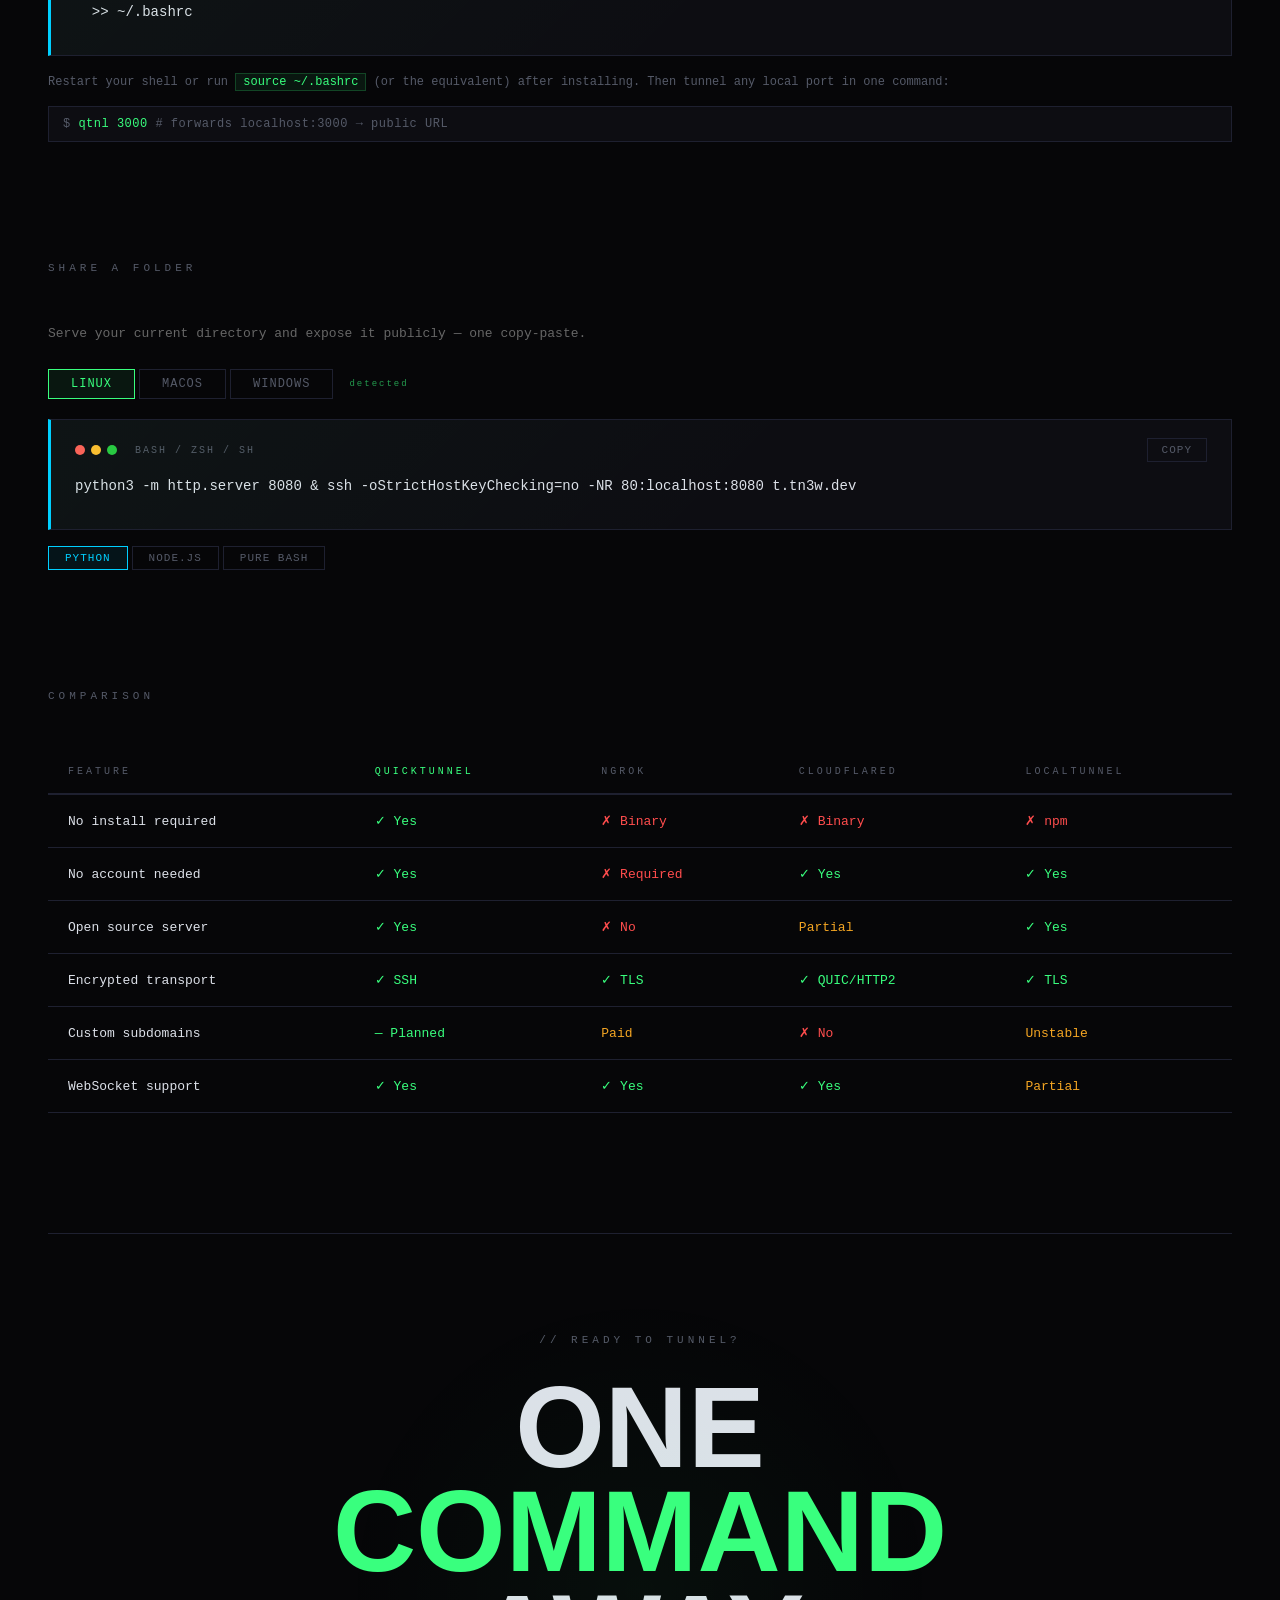
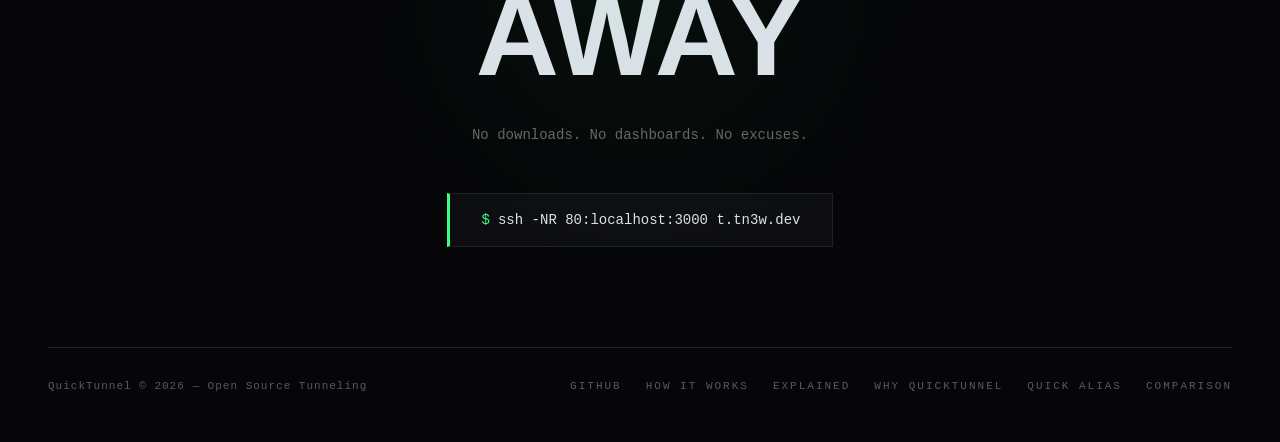
==== commit 615c2af8: "feat(share): Add OS-aware tunnel sharing commands with variant selection - Add SHARE_COMMANDS object" ====
--- a/templates/index.html
+++ b/templates/index.html
@@ -27,6 +27,10 @@
                         ><span class="desktop-text">Why QuickTunnel</span
                         ><span class="mobile-text">Why</span></a
                     >
+                    <a href="#share"
+                        ><span class="desktop-text">Share Folder</span
+                        ><span class="mobile-text">Share</span></a
+                    >
                 </nav>
             </header>
 
@@ -303,6 +307,79 @@
                 </div>
             </section>
 
+            <section id="share">
+                <div class="section-title">SHARE A FOLDER</div>
+                <p class="install-intro">
+                    Serve your current directory and expose it publicly — one copy-paste.
+                </p>
+                <div class="os-tabs" id="os-tabs">
+                    <button class="os-tab" data-os="linux">Linux</button>
+                    <button class="os-tab" data-os="macos">macOS</button>
+                    <button class="os-tab" data-os="windows">Windows</button>
+                    <span class="os-detected" id="os-detected">detected</span>
+                </div>
+                <div class="share-variants" id="share-variants">
+                    <div class="share-variant active" data-variant="python">
+                        <div class="command-box install-box">
+                            <div class="cmd-header">
+                                <div class="cmd-dots">
+                                    <div class="cmd-dot"></div>
+                                    <div class="cmd-dot"></div>
+                                    <div class="cmd-dot"></div>
+                                    <span class="cmd-label share-shell-label">bash / zsh / sh</span>
+                                </div>
+                                <button class="cmd-copy share-copy-btn">Copy</button>
+                            </div>
+                            <code
+                                class="command install-command share-command"
+                                id="share-cmd-python"
+                            ></code>
+                        </div>
+                    </div>
+                    <div class="share-variant" data-variant="node">
+                        <div class="command-box install-box">
+                            <div class="cmd-header">
+                                <div class="cmd-dots">
+                                    <div class="cmd-dot"></div>
+                                    <div class="cmd-dot"></div>
+                                    <div class="cmd-dot"></div>
+                                    <span class="cmd-label share-shell-label">bash / zsh / sh</span>
+                                </div>
+                                <button class="cmd-copy share-copy-btn">Copy</button>
+                            </div>
+                            <code
+                                class="command install-command share-command"
+                                id="share-cmd-node"
+                            ></code>
+                        </div>
+                    </div>
+                    <div class="share-variant" data-variant="native">
+                        <div class="command-box install-box">
+                            <div class="cmd-header">
+                                <div class="cmd-dots">
+                                    <div class="cmd-dot"></div>
+                                    <div class="cmd-dot"></div>
+                                    <div class="cmd-dot"></div>
+                                    <span class="cmd-label share-shell-label">bash / zsh / sh</span>
+                                </div>
+                                <button class="cmd-copy share-copy-btn">Copy</button>
+                            </div>
+                            <code
+                                class="command install-command share-command"
+                                id="share-cmd-native"
+                            ></code>
+                        </div>
+                    </div>
+                </div>
+                <div class="share-variant-tabs" id="share-variant-tabs">
+                    <button class="share-vtab active" data-variant="python">Python</button>
+                    <button class="share-vtab" data-variant="node">Node.js</button>
+                    <button class="share-vtab native-only" data-variant="native">
+                        <span class="native-label">Pure Bash</span>
+                    </button>
+                </div>
+            </section>
+
             <section class="compare" id="compare">
                 <div class="section-title">COMPARISON</div>
                 <table>
--- a/static/style.css
+++ b/static/style.css
@@ -27,6 +27,32 @@
     color: var(--fg);
     overflow-x: hidden;
     cursor: crosshair;
+}
+
+*::-webkit-scrollbar {
+    width: 8px;
+    height: 8px;
+}
+
+*::-webkit-scrollbar-track {
+    background: var(--bg);
+    border-radius: 4px;
+}
+
+*::-webkit-scrollbar-thumb {
+    background: var(--accent);
+    border-radius: 4px;
+    opacity: 0.5;
+}
+
+*::-webkit-scrollbar-thumb:hover {
+    background: var(--accent);
+    opacity: 1;
+}
+
+* {
+    scrollbar-width: thin;
+    scrollbar-color: var(--accent) var(--bg);
 }
 
 .tunnel-bg {
@@ -1186,6 +1212,7 @@
     overflow-x: auto;
     line-height: 1.8;
     color: var(--fg);
+    padding-bottom: 12px;
 }
 
 .install-note {
@@ -1194,3 +1221,102 @@
     color: var(--dim);
     line-height: 1.8;
 }
+
+#share {
+    margin-bottom: 120px;
+}
+
+.os-tabs {
+    display: flex;
+    gap: 4px;
+    margin-bottom: 20px;
+    align-items: center;
+}
+
+.os-tab {
+    font-family: monospace;
+    font-size: 12px;
+    padding: 7px 22px;
+    border: 1px solid var(--border);
+    background: none;
+    color: var(--dim);
+    cursor: pointer;
+    letter-spacing: 1px;
+    transition: all 0.15s;
+    text-transform: uppercase;
+}
+
+.os-tab:hover {
+    border-color: var(--accent);
+    color: var(--fg);
+}
+
+.os-tab.active {
+    border-color: var(--accent);
+    background: rgba(57, 255, 126, 0.07);
+    color: var(--accent);
+}
+
+.os-detected {
+    font-size: 9px;
+    letter-spacing: 2px;
+    color: var(--accent);
+    opacity: 0;
+    margin-left: 12px;
+    white-space: nowrap;
+    transition: opacity 0.3s;
+    pointer-events: none;
+}
+
+.os-detected.visible {
+    opacity: 0.6;
+}
+
+.share-variant-tabs {
+    display: flex;
+    gap: 4px;
+    margin-bottom: 14px;
+    margin-top: 16px;
+    order: -1;
+}
+
+.share-vtab {
+    font-family: monospace;
+    font-size: 11px;
+    padding: 5px 16px;
+    border: 1px solid var(--border);
+    background: none;
+    color: var(--dim);
+    cursor: pointer;
+    letter-spacing: 1px;
+    transition: all 0.15s;
+    text-transform: uppercase;
+}
+
+.share-vtab:hover {
+    border-color: var(--accent2);
+    color: var(--fg);
+}
+
+.share-vtab.active {
+    border-color: var(--accent2);
+    background: rgba(0, 207, 255, 0.07);
+    color: var(--accent2);
+}
+
+.share-variants {
+    display: flex;
+    flex-direction: column;
+}
+
+.share-variant {
+    display: none;
+}
+
+.share-variant.active {
+    display: block;
+}
+
+#share .share-variant-tabs {
+    order: unset;
+}
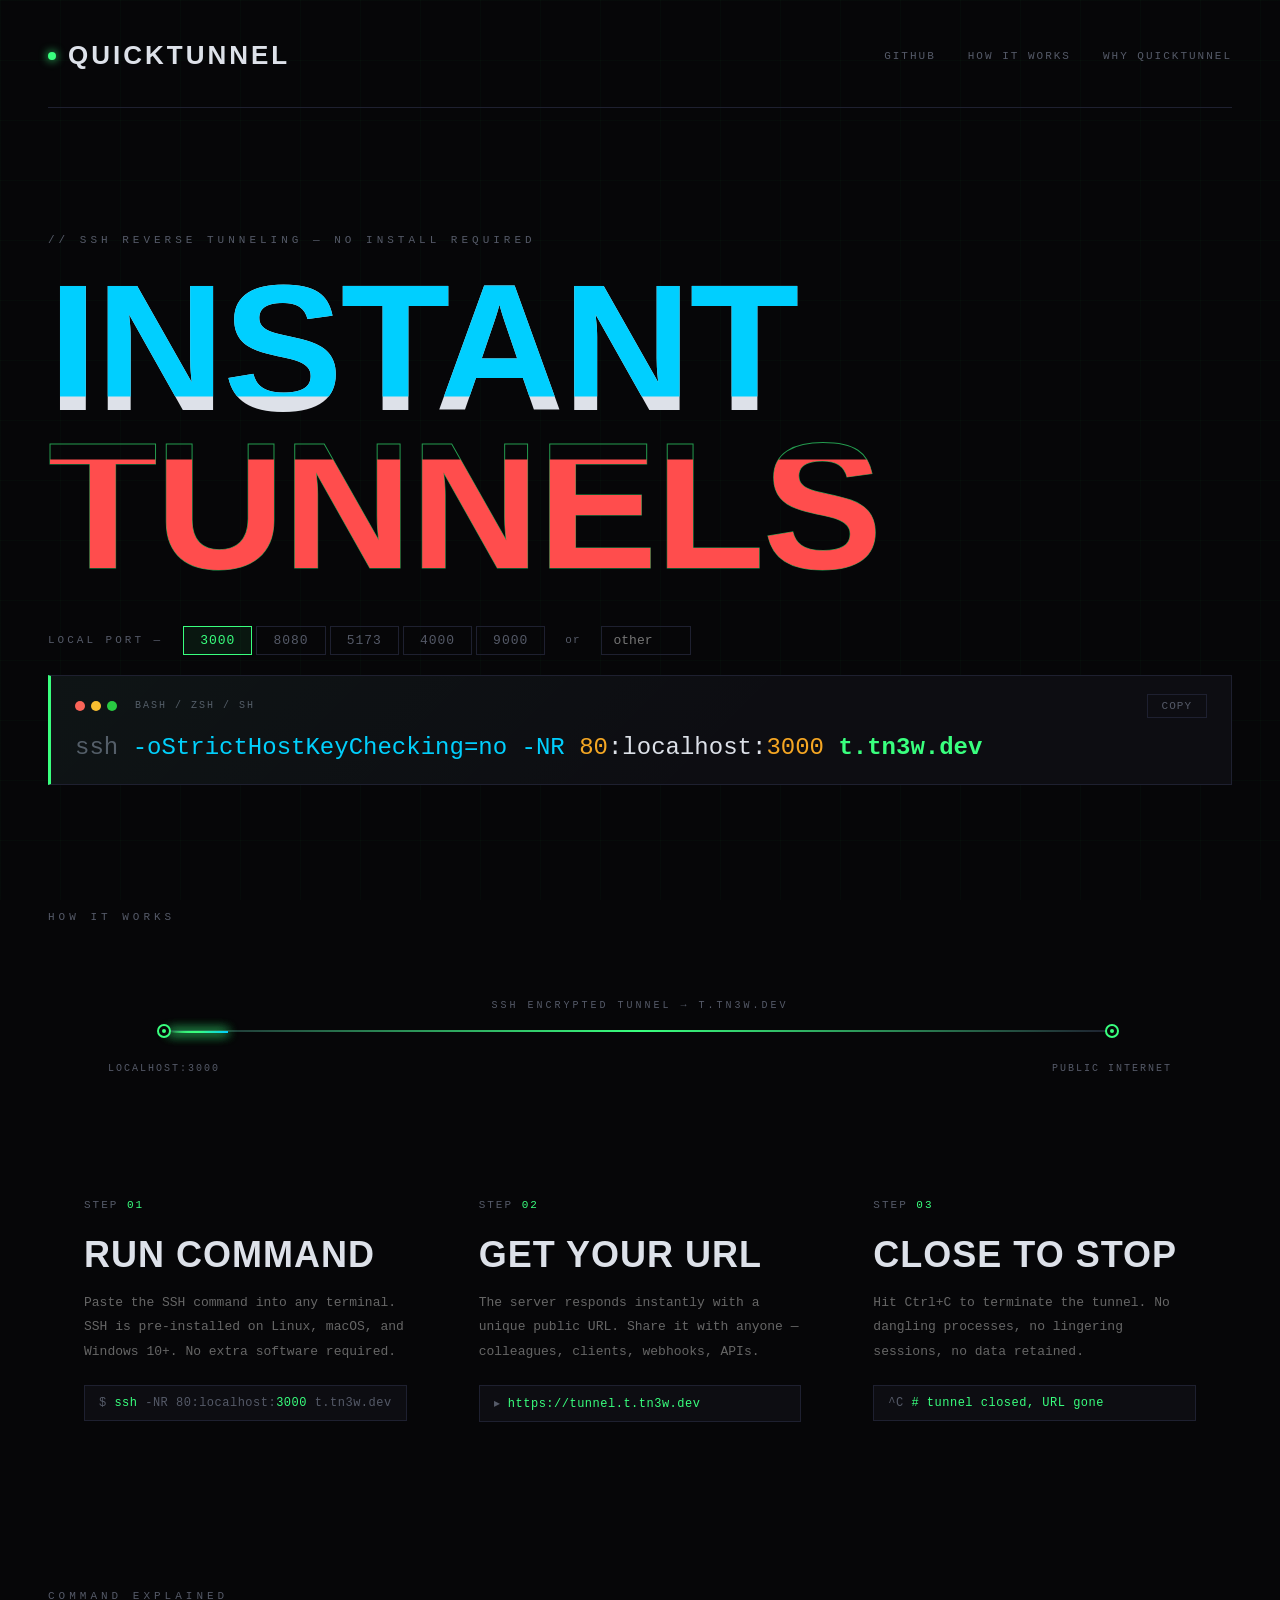
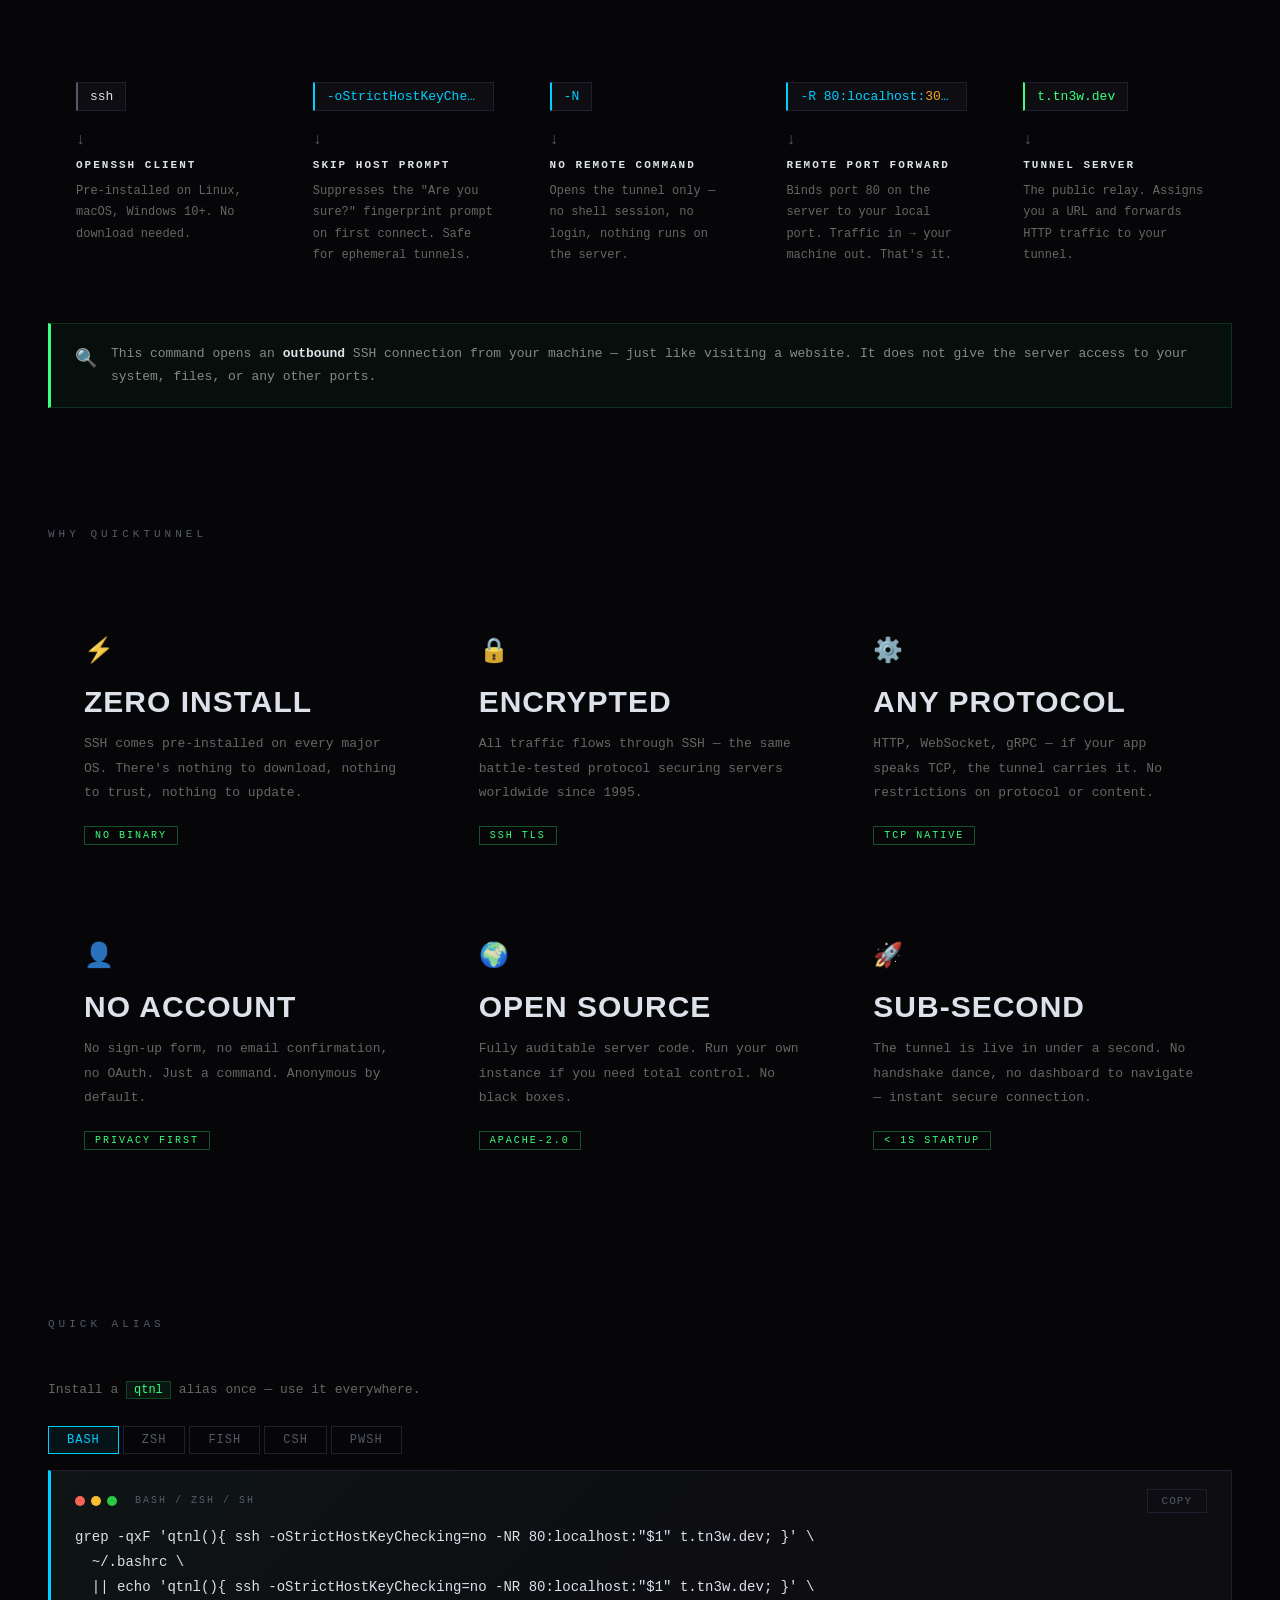
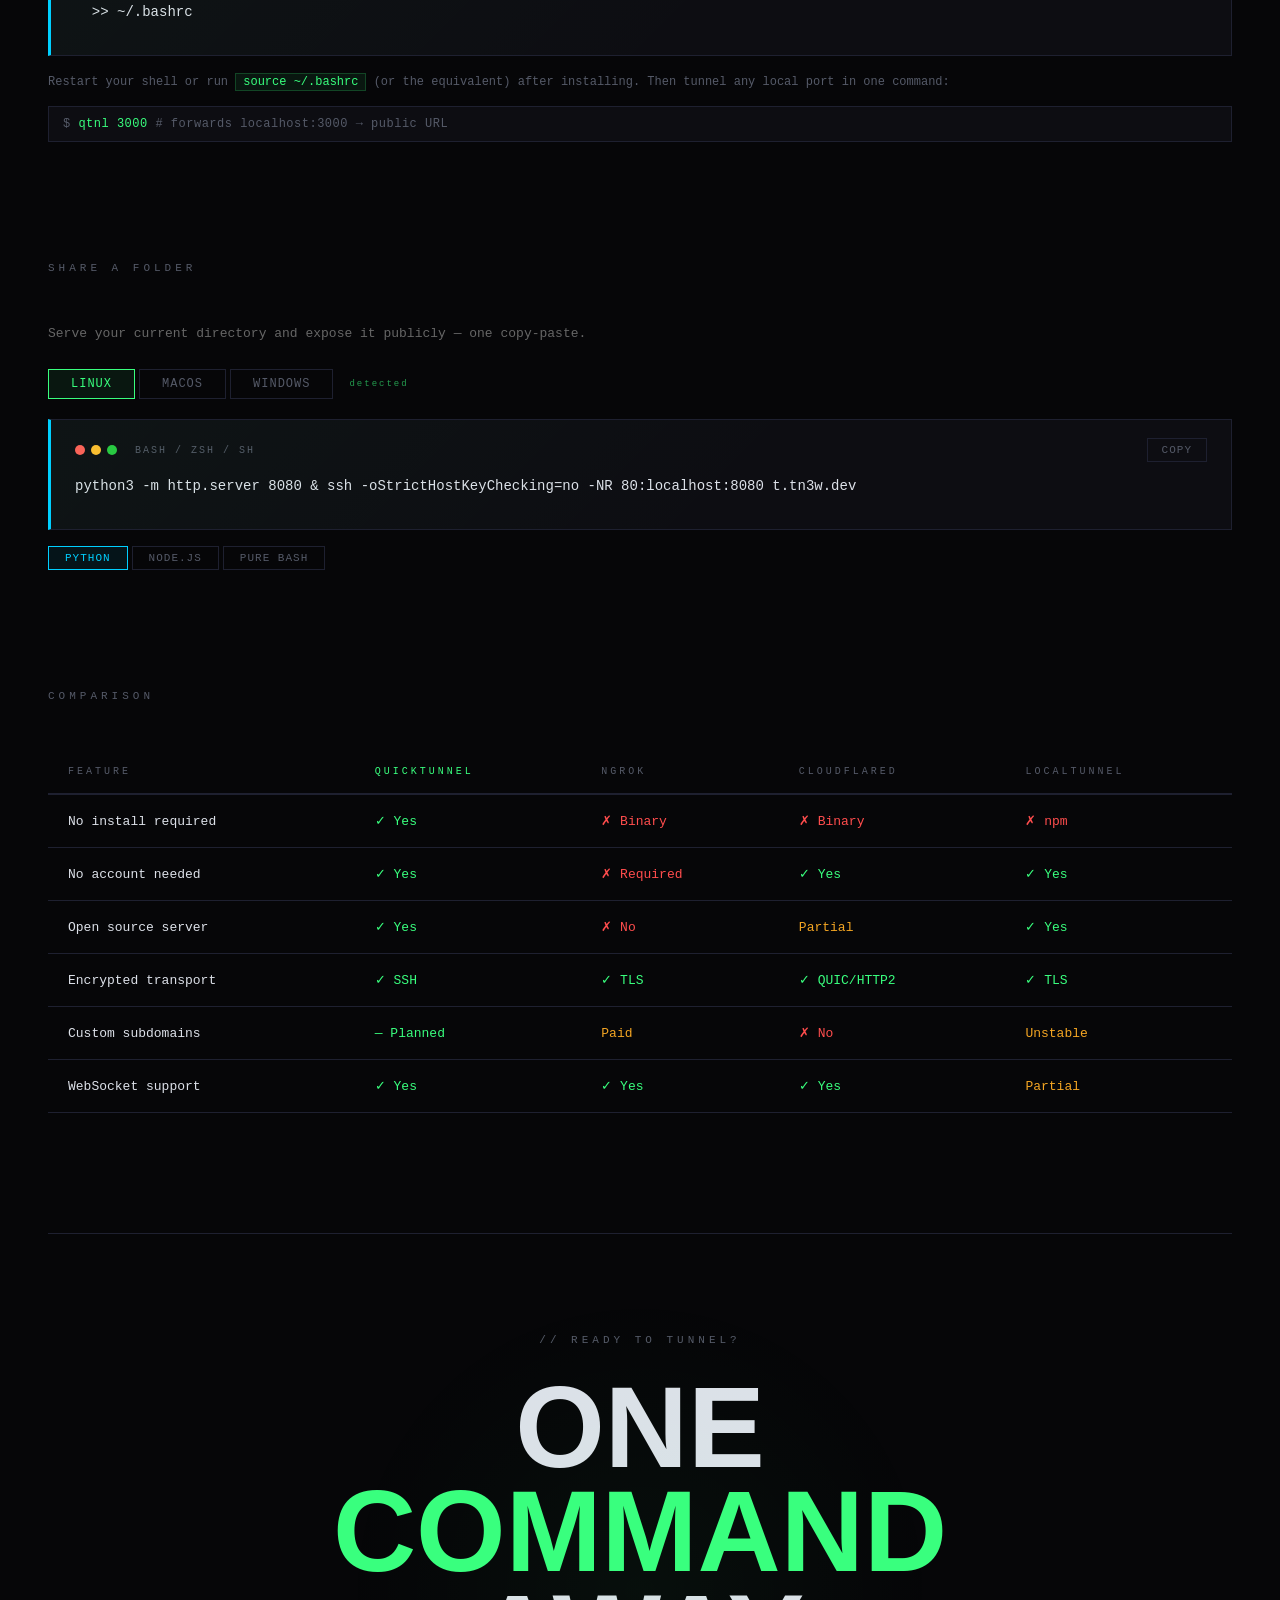
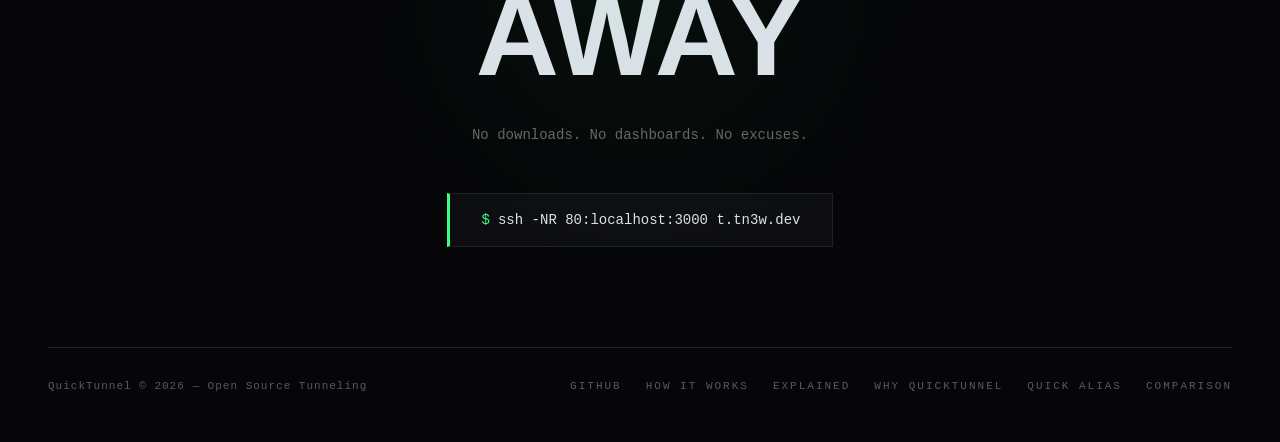
==== commit f998ce1c: "style(templates): Remove Share Folder navigation link from index - Remove Share Folder navigation li" ====
--- a/templates/index.html
+++ b/templates/index.html
@@ -27,10 +27,6 @@
                         ><span class="desktop-text">Why QuickTunnel</span
                         ><span class="mobile-text">Why</span></a
                     >
-                    <a href="#share"
-                        ><span class="desktop-text">Share Folder</span
-                        ><span class="mobile-text">Share</span></a
-                    >
                 </nav>
             </header>
 
